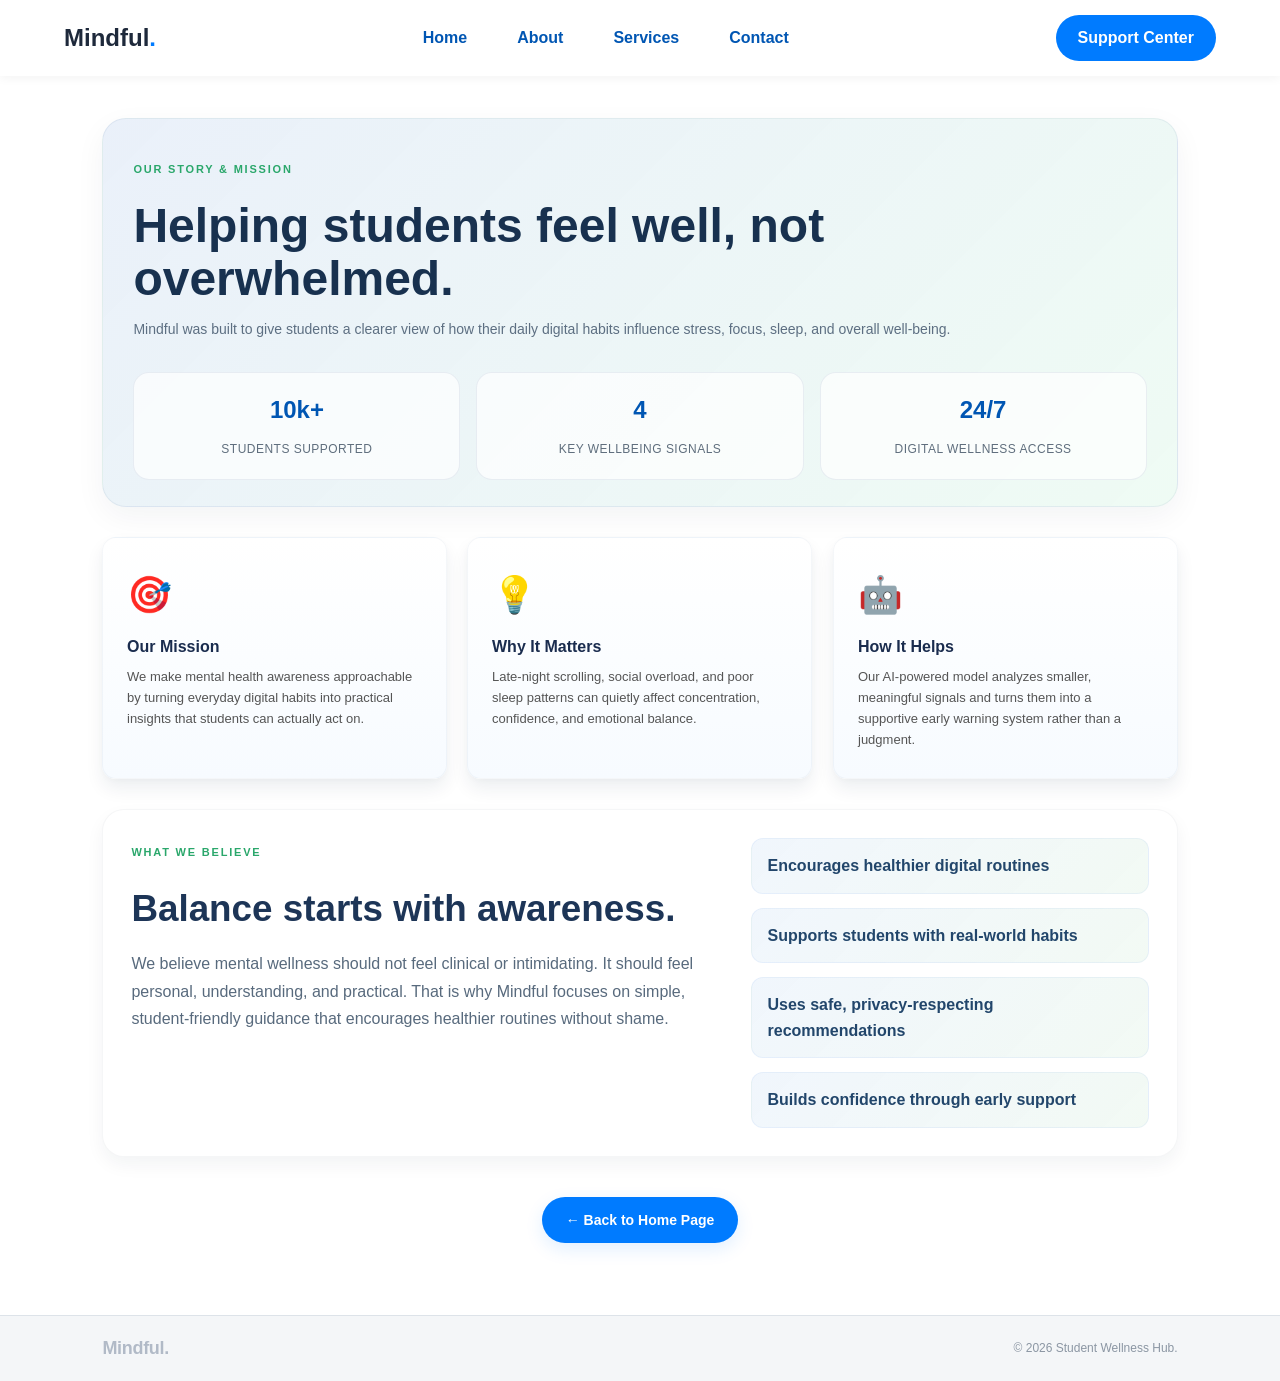
==== about.html @ 071807b5 "Upload full mental wellbeing website project" ====
<!DOCTYPE html>
<html lang="en">
<head>
    <meta charset="UTF-8">
    <meta name="viewport" content="width=device-width, initial-scale=1.0">
    <title>About Us - Mindful</title>
    <link rel="stylesheet" href="style.css">
</head>
<body>

    <!-- NAVBAR -->
    <header class="navbar">
        <div class="logo">Mindful<span class="dot">.</span></div>
        <nav class="nav-links">
            <a href="index.html">Home</a>
            <a href="about.html">About</a>
            <a href="services.html">Services</a>
            <a href="contact.html">Contact</a>
        </nav>
        <a href="support.html" class="nav-btn">Support Center</a>
    </header>

    <!-- PAGE TITLE -->
    <div class="main-body">
        <section class="about-hero">
            <span class="section-subtitle">OUR STORY & MISSION</span>
            <h2>Helping students feel well, not overwhelmed.</h2>
            <p class="section-desc">Mindful was built to give students a clearer view of how their daily digital habits influence stress, focus, sleep, and overall well-being.</p>

            <div class="about-stats">
                <div class="stat-item">
                    <strong>10k+</strong>
                    <span>students supported</span>
                </div>
                <div class="stat-item">
                    <strong>4</strong>
                    <span>key wellbeing signals</span>
                </div>
                <div class="stat-item">
                    <strong>24/7</strong>
                    <span>digital wellness access</span>
                </div>
            </div>
        </section>

        <div class="services-grid about-feature-grid">
            <div class="service-item about-card">
                <div class="icon-box">🎯</div>
                <h3>Our Mission</h3>
                <p>We make mental health awareness approachable by turning everyday digital habits into practical insights that students can actually act on.</p>
            </div>

            <div class="service-item about-card">
                <div class="icon-box">💡</div>
                <h3>Why It Matters</h3>
                <p>Late-night scrolling, social overload, and poor sleep patterns can quietly affect concentration, confidence, and emotional balance.</p>
            </div>

            <div class="service-item about-card">
                <div class="icon-box">🤖</div>
                <h3>How It Helps</h3>
                <p>Our AI-powered model analyzes smaller, meaningful signals and turns them into a supportive early warning system rather than a judgment.</p>
            </div>
        </div>

        <section class="story-panel">
            <div class="story-copy">
                <span class="section-subtitle">WHAT WE BELIEVE</span>
                <h3>Balance starts with awareness.</h3>
                <p>We believe mental wellness should not feel clinical or intimidating. It should feel personal, understanding, and practical. That is why Mindful focuses on simple, student-friendly guidance that encourages healthier routines without shame.</p>
            </div>

            <ul class="story-list">
                <li>Encourages healthier digital routines</li>
                <li>Supports students with real-world habits</li>
                <li>Uses safe, privacy-respecting recommendations</li>
                <li>Builds confidence through early support</li>
            </ul>
        </section>

        <div style="text-align: center; margin: 40px 0 20px;">
            <a href="index.html" class="btn-primary" style="text-decoration: none;">← Back to Home Page</a>
        </div>
    </div>

    <!-- FOOTER -->
    <footer class="final-footer">
        <div class="footer-logo">Mindful<span class="dot">.</span></div>
        <p>&copy; 2026 Student Wellness Hub.</p>
    </footer>

</body>
</html>
---- style.css ----
* {
    margin: 0;
    padding: 0;
    box-sizing: border-box;
}

body {
    font-family: -apple-system, BlinkMacSystemFont, "Segoe UI", Roboto, Oxygen, Ubuntu, sans-serif;
    background-color: var(--white);
    color: #133038;
    line-height: 1.6;
}

:root {
    --primary: #007bff;
    --primary-dark: #0056b3;
    --primary-light: #4a90e2;
    --success: #28a745;
    --warning: #ffc107;
    --white: #ffffff;
}

/* NAVBAR */
.navbar {
    display: flex;
    justify-content: space-between;
    align-items: center;
    padding: 15px 5%;
    background-color: #ffffff;
    box-shadow: 0 2px 10px rgba(0, 0, 0, 0.05);
    width: 100%;
    box-sizing: border-box;
}

.logo {
    font-size: 24px;
    font-weight: 800;
    color: #1e293b;
}

.logo .dot {
    color: var(--primary);
}
/* NAV LINKS */
.nav-links {
    display: flex;
    align-items: center;
    gap: 22px;
}
.nav-links a,
nav a,
nav a:visited {
    color: var(--primary-dark);
    text-decoration: none;
    font-weight: 600;
    font-size: 16px;
    white-space: nowrap;
    padding: 8px 14px;
    border-radius: 999px;
    transition: color 180ms ease, background 220ms cubic-bezier(.2,.8,.2,1), box-shadow 220ms;
    position: relative;
    background: transparent;
    display: inline-block;
}

/* animated underline */
.nav-links a::after {
    content: "";
    position: absolute;
    left: 50%;
    bottom: 6px;
    transform: translateX(-50%) scaleX(0);
    transform-origin: center;
    height: 3px;
    width: 60%;
    background: linear-gradient(90deg, var(--primary), var(--primary-light));
    border-radius: 2px;
    transition: transform 220ms cubic-bezier(.2,.8,.2,1);
}

.nav-links a:hover,
.nav-links a:focus {
    color: var(--white);
    background: linear-gradient(90deg, var(--primary) 0%, var(--primary-light) 100%);
    box-shadow: 0 8px 20px rgba(0,123,255,0.12);
    transform: translateY(-3px);
}

.nav-links a:hover::after,
.nav-links a:focus::after {
    transform: translateX(-50%) scaleX(1);
}

.nav-links a.active {
    background: linear-gradient(90deg, var(--primary), var(--primary-light));
    color: var(--white);
    box-shadow: 0 8px 20px rgba(0,123,255,0.16);
}

.nav-links a:focus-visible {
    outline: 3px solid rgba(0,123,255,0.12);
    outline-offset: 4px;
}

/* nav CTA button */
.nav-btn {
    background-color: var(--primary);
    color: var(--white) !important;
    padding: 10px 22px;
    border-radius: 50px;
    font-weight: bold;
    text-decoration: none;
    white-space: nowrap;
    display: inline-block;
    transition: background-color 0.2s;
}
.nav-btn:hover { background-color: var(--primary-dark); }

/* small entrance animation for nav links */
@keyframes navFadeIn { from { opacity: 0; transform: translateY(-8px);} to { opacity: 1; transform: translateY(0);} }
.nav-links a { animation: navFadeIn .42s ease both; }
.nav-links a:nth-child(1) { animation-delay: .04s; }
.nav-links a:nth-child(2) { animation-delay: .10s; }
.nav-links a:nth-child(3) { animation-delay: .16s; }
.nav-links a:nth-child(4) { animation-delay: .22s; }

/* HERO SECTION */
.hero-container {
    padding: 0 8% 20px 8%;
}

.hero-blue-box {
    position: relative;
    padding: 56px 64px;
    border-radius: 28px;
    color: var(--white);
    overflow: hidden;
    box-shadow: 0 18px 60px rgba(16,24,40,0.12);
    background: linear-gradient(90deg, rgba(0,123,255,0.20), rgba(74,144,226,0.08));
}

.hero-blue-box::before {
    content: "";
    position: absolute;
    inset: 0;
    /* gradient overlay + hero image to restore depth and subtle stripes */
    background-image: linear-gradient(90deg, rgba(0,123,255,0.22), rgba(74,144,226,0.08)), url('https://images.unsplash.com/photo-1505691723518-36a9b34f7d7f?auto=format&fit=crop&w=1600&q=80');
    background-size: cover;
    background-position: center;
    z-index: 0;
}

.hero-blue-box .hero-text-content { position: relative; z-index: 2; }

/* Hero heading styles - stylish font and decoration */
.hero-blue-box .hero-text-content h1,
.hero-blue-box .hero-text-content p {
    color: #000 !important;
}

.hero-blue-box .hero-text-content h1 {
    font-family: 'Poppins', system-ui, -apple-system, 'Segoe UI', Roboto, 'Helvetica Neue', Arial;
    font-weight: 800;
    font-size: clamp(2.1rem, 5vw, 3.6rem);
    line-height: 1.04;
    margin-bottom: 0.6rem;
    letter-spacing: -0.5px;
    position: relative;
    display: inline-block;
    transition: transform 180ms ease, opacity 180ms ease;
}

/* subtle decorative underline */
.hero-blue-box .hero-text-content h1::after {
    content: '';
    position: absolute;
    left: 0;
    bottom: -10px;
    height: 6px;
    width: 100%;
    border-radius: 6px;
    background: linear-gradient(90deg, var(--primary), var(--success));
    opacity: 0.12;
    transition: opacity 180ms ease, transform 180ms ease;
}

.hero-blue-box .hero-text-content h1:hover {
    transform: translateY(-3px);
}

.hero-text-content p {
    font-size: 1rem;
    color: rgba(0,0,0,0.85) !important;
    margin-bottom: 1rem;
}

.circle-cta { display: none; }

.hero-text-content {
    max-width: 650px;
}

.trusted-tag {
    display: inline-block;
    padding: 6px 14px;
    background-color: rgba(40,167,69,0.12);
    color: var(--success);
    border-radius: 50px;
    font-size: 12px;
    font-weight: 600;
    margin-bottom: 20px;
    border: 1px solid rgba(40,167,69,0.14);
}

h1 {
    font-size: 42px;
    font-weight: 800;
    line-height: 1.2;
    margin-bottom: 18px;
    color: var(--primary-dark);
}

.hero-text-content p {
    font-size: 15px;
    color: #385662;
    margin-bottom: 25px;
    line-height: 1.6;
}

.hero-btns {
    display: flex;
    align-items: center;
    gap: 15px;
}

.btn-primary {
    display: inline-block;
    padding: 12px 24px;
    background-color: var(--primary);
    color: var(--white);
    text-decoration: none;
    border-radius: 50px;
    font-size: 14px;
    font-weight: 600;
    box-shadow: 0 6px 18px rgba(0,123,255,0.12);
}

.btn-secondary {
    display: inline-block;
    padding: 12px 20px;
    color: var(--primary-dark);
    text-decoration: none;
    font-size: 14px;
    font-weight: 600;
    background: var(--white);
    border: 1px solid rgba(0,0,0,0.06);
    border-radius: 12px;
}

/* SERVICES GRID */
.main-body {
    padding: 20px 8%;
}

.who-history {
    background: linear-gradient(135deg, rgba(74, 144, 226, 0.08), rgba(40, 167, 69, 0.04));
    border: 1px solid rgba(18, 54, 98, 0.05);
    border-radius: 20px;
    padding: 24px 26px;
    margin: 18px 0 28px;
    box-shadow: 0 10px 22px rgba(17, 38, 65, 0.04);
}

.who-history-copy {
    max-width: 760px;
}

.who-history-copy h3 {
    font-size: clamp(1.8rem, 3vw, 2.5rem);
    color: #1d3557;
    margin: 8px 0 10px;
    letter-spacing: -0.04em;
}

.who-history-copy p {
    color: #586f82;
    line-height: 1.7;
    margin-bottom: 12px;
}

.who-history-copy a {
    display: inline-block;
    text-decoration: none;
    color: var(--primary-dark);
    font-weight: 700;
}

.about-hero {
    background: linear-gradient(135deg, rgba(82, 134, 212, 0.12), rgba(46, 204, 113, 0.08));
    border: 1px solid rgba(58, 90, 135, 0.08);
    border-radius: 24px;
    padding: 36px 30px 26px;
    margin: 22px 0 30px;
    box-shadow: 0 10px 30px rgba(17, 34, 65, 0.05);
}

.about-hero h2 {
    font-size: clamp(2rem, 4vw, 3rem);
    line-height: 1.1;
    margin: 12px 0 12px;
    color: #18314f;
}

.about-stats {
    display: grid;
    grid-template-columns: repeat(auto-fit, minmax(150px, 1fr));
    gap: 16px;
    margin-top: 28px;
}

.stat-item {
    background: rgba(255, 255, 255, 0.7);
    border: 1px solid rgba(20, 60, 110, 0.08);
    border-radius: 16px;
    padding: 18px 16px;
    text-align: center;
}

.stat-item strong {
    display: block;
    font-size: 1.5rem;
    color: var(--primary-dark);
    margin-bottom: 6px;
}

.stat-item span {
    font-size: 12px;
    color: #5f6e7d;
    letter-spacing: 0.04em;
    text-transform: uppercase;
}

.services-grid {
    display: grid;
    grid-template-columns: repeat(auto-fit, minmax(220px, 1fr));
    gap: 20px;
    margin: 30px 0;
}

.about-feature-grid {
    margin-top: 18px;
}

.service-item {
    background: linear-gradient(180deg, #ffffff 0%, #f7fbff 100%);
    padding: 25px;
    border-radius: 14px;
    box-shadow: 0 10px 18px rgba(17, 38, 65, 0.07), 0 2px 8px rgba(17, 38, 65, 0.03);
    text-align: center;
    border: 1px solid rgba(18, 54, 98, 0.04);
    transform: perspective(1000px) rotateX(0deg) rotateY(0deg);
    transition: transform 180ms ease, box-shadow 180ms ease, translate 180ms ease;
}

.service-item:hover {
    transform: translateY(-6px) perspective(1000px) rotateX(1deg) rotateY(-1deg);
    box-shadow: 0 18px 26px rgba(17, 38, 65, 0.10), 0 8px 18px rgba(17, 38, 65, 0.06);
}

.about-card {
    text-align: left;
    padding: 28px 24px;
    border: 1px solid rgba(20, 60, 110, 0.04);
}

.about-card .icon-box {
    font-size: 36px;
    margin-bottom: 10px;
}

.story-panel {
    display: grid;
    grid-template-columns: 1.2fr 0.8fr;
    gap: 22px;
    background: #fff;
    border-radius: 22px;
    padding: 28px;
    box-shadow: 0 8px 18px rgba(15, 35, 62, 0.05);
    border: 1px solid rgba(15, 35, 62, 0.04);
    margin: 10px 0 20px;
}

.story-copy h3 {
    font-size: clamp(1.6rem, 3vw, 2.3rem);
    color: #1d3557;
    margin: 8px 0 12px;
}

.story-copy p {
    color: #586a7d;
    line-height: 1.7;
    margin: 0;
}

.story-list {
    list-style: none;
    padding: 0;
    margin: 0;
    display: grid;
    gap: 14px;
    align-content: center;
}

.story-list li {
    background: linear-gradient(135deg, rgba(74, 144, 226, 0.08), rgba(40, 167, 69, 0.06));
    border-radius: 12px;
    padding: 14px 16px;
    color: #22466b;
    font-weight: 600;
    border: 1px solid rgba(74, 144, 226, 0.08);
}

.icon-box {
    font-size: 30px;
    margin-bottom: 12px;
}

.service-item h3 {
    font-size: 16px;
    font-weight: 700;
    color: #1a2c4e;
    margin-bottom: 8px;
}

.service-item p {
    font-size: 13px;
    color: #777;
    line-height: 1.5;
}

.feature-list {
    font-size: 13px;
    color: #666;
    padding-left: 20px;
    line-height: 1.8;
    margin: 12px 0 0;
}

.about-card p {
    color: #555;
    line-height: 1.6;
    margin-bottom: 0;
}

/* PREDICTOR FORM SECTION */
.form-card {
    background: linear-gradient(180deg, #ffffff 0%, #f5f9ff 100%);
    padding: 40px 42px 34px;
    border-radius: 22px;
    box-shadow: 0 24px 44px rgba(18, 38, 69, 0.10), 0 8px 18px rgba(18, 38, 69, 0.05), inset 0 1px 0 rgba(255,255,255,0.9);
    margin-top: 20px;
    border: 1px solid rgba(25, 57, 97, 0.05);
    transform: perspective(1200px) rotateX(0deg);
    position: relative; /* stacking context for children */
}

.section-subtitle {
    font-size: 11px;
    font-weight: 800;
    letter-spacing: 1.8px;
    color: #2aa76b;
    margin-bottom: 10px;
    display: inline-block;
    text-transform: uppercase;
}

.form-card h2 {
    font-size: clamp(2.2rem, 3vw, 3.2rem);
    font-weight: 900;
    color: #1d3557;
    margin-bottom: 10px;
    line-height: 1.08;
    letter-spacing: -0.04em;
}

.section-desc {
    font-size: 14px;
    color: #5d6f82;
    margin-bottom: 30px;
    line-height: 1.7;
}

.form-grid {
    display: grid;
    grid-template-columns: repeat(auto-fit, minmax(240px, 1fr));
    gap: 15px;
    margin-bottom: 25px;
}

.input-group {
    display: flex;
    flex-direction: column;
}

label {
    font-size: 12px;
    font-weight: 700;
    margin-bottom: 8px;
    color: #3d536b;
    letter-spacing: 0.01em;
}

.input-group {
    position: relative;
}

input, select {
    width: 100%;
    padding: 14px 14px;
    font-size: 13px;
    border: 1px solid rgba(124, 146, 169, 0.38);
    background: linear-gradient(180deg, #f9fbff 0%, #edf4fb 100%);
    border-radius: 12px;
    outline: none;
    color: #2d4054;
    box-shadow: inset 0 2px 5px rgba(17, 38, 65, 0.04), inset 0 -1px 0 rgba(255,255,255,0.7);
    transition: box-shadow 160ms ease, border-color 160ms ease, transform 120ms ease, background 160ms ease;
}

input:hover, select:hover {
    border-color: rgba(74, 144, 226, 0.4);
}

input:focus, select:focus {
    border-color: rgba(0,123,255,0.72);
    background: linear-gradient(180deg, #ffffff 0%, #f2f8ff 100%);
    box-shadow: 0 10px 20px rgba(74, 144, 226, 0.10), inset 0 2px 5px rgba(17, 38, 65, 0.04);
    transform: translateY(-1px);
    outline: none;
}

.submit-btn {
    display: block;
    width: 100%;
    padding: 18px 20px;
    background: linear-gradient(135deg, #0d9bff 0%, #0e7ef2 100%);
    color: var(--white);
    border: none;
    border-radius: 18px;
    font-size: 15px;
    font-weight: 800;
    cursor: pointer;
    box-shadow: 0 18px 28px rgba(14,126,242,0.24), 0 8px 12px rgba(14,126,242,0.15);
    transition: transform 180ms ease, box-shadow 180ms ease, filter 180ms ease;
}

.submit-btn:hover,
.submit-btn:focus {
    background: linear-gradient(135deg, #1fa0ff 0%, #0d7de5 100%);
    color: var(--white);
    box-shadow: 0 22px 34px rgba(14,126,242,0.28), 0 10px 18px rgba(14,126,242,0.16);
    transform: translateY(-3px);
    filter: saturate(1.08);
}

.submit-btn:active {
    background-color: var(--primary-dark);
    color: var(--white);
    border-color: var(--primary-dark);
}

/* RESULT BOX */
.result-box {
    margin-top: 25px;
    padding: 20px;
    background: linear-gradient(180deg, #ffffff 0%, #f4f8fb 100%);
    border-radius: 14px;
    text-align: center;
    box-shadow: 0 18px 30px rgba(17, 38, 65, 0.09), 0 6px 12px rgba(17, 38, 65, 0.05);
    border: 1px solid rgba(18, 54, 98, 0.05);
    position: relative;
    z-index: 999; /* ensure it stays above form content */
}

.result-box h2 {
    font-size: 20px;
    margin-bottom: 10px;
}

.hidden {
    display: none;
}

/* Animation utilities */
@keyframes fadeUp {
    from { opacity: 0; transform: translateY(10px); }
    to { opacity: 1; transform: translateY(0); }
}

@keyframes fadeDown {
    from { opacity: 1; transform: translateY(0); }
    to { opacity: 0; transform: translateY(8px); }
}

@keyframes scaleIn {
    from { opacity: 0; transform: scale(0.98) translateY(6px); }
    to { opacity: 1; transform: scale(1) translateY(0); }
}

.animate-in {
    animation: fadeUp 360ms cubic-bezier(.2,.9,.2,1) both;
    box-shadow: 0 20px 34px rgba(21, 45, 85, 0.08), 0 8px 18px rgba(21, 45, 85, 0.04);
}

.animate-in-fast {
    animation: scaleIn 260ms cubic-bezier(.2,.9,.2,1) both;
    box-shadow: 0 20px 34px rgba(21, 45, 85, 0.08), 0 8px 18px rgba(21, 45, 85, 0.04);
}

.animate-out {
    animation: fadeDown 220ms ease both;
    box-shadow: 0 8px 18px rgba(21, 45, 85, 0.04);
}

/* Stagger helpers for groups */
.stagger-1 { animation-delay: 60ms; }
.stagger-2 { animation-delay: 140ms; }
.stagger-3 { animation-delay: 220ms; }

/* subtle focus/interaction animations */
input, select {
    transition: box-shadow 160ms ease, border-color 160ms ease, transform 120ms ease;
}

input:focus, select:focus {
    box-shadow: 0 6px 18px rgba(74,144,226,0.12);
    transform: translateY(-1px);
    outline: none;
    border-color: var(--primary);
}

/* temporary class to tone down focus glow during quick UI transitions */
.suppress-focus-glow input:focus,
.suppress-focus-glow select:focus {
    box-shadow: 0 4px 8px rgba(74,144,226,0.06) !important;
    transform: none !important;
}

.btn-primary, .btn-secondary, .submit-btn {
    transition: transform 160ms ease, box-shadow 160ms ease;
}

.btn-primary:active, .submit-btn:active {
    transform: translateY(1px) scale(0.998);
}

/* Hero staggered entrance */
.hero-blue-box.animate-ready .trusted-tag { animation: fadeUp 360ms both; }
.hero-blue-box.animate-ready .hero-text-content h1 { animation: fadeUp 420ms cubic-bezier(.2,.9,.2,1) both; }
.hero-blue-box.animate-ready .hero-text-content p { animation: fadeUp 480ms both; }
.hero-blue-box.animate-ready .hero-btns { animation: fadeUp 520ms both; }

/* Form card entrance */
.form-card.animate-in { animation: scaleIn 320ms cubic-bezier(.2,.9,.2,1) both; }

/* Result box micro animation */
.result-box.animate-in { animation: fadeUp 320ms both; }


#restartBtn {
    background-color: #6c757d;
    color: white;
    border: none;
    padding: 10px 20px;
    border-radius: 50px;
    margin-top: 15px;
    cursor: pointer;
}

/* warning badge helper */
.badge-warning {
    display: inline-block;
    padding: 6px 10px;
    background: rgba(255,193,7,0.12);
    color: #8a6d00;
    border-radius: 999px;
    font-size: 12px;
    font-weight: 700;
}

/* FOOTER */
.final-footer {
    display: flex;
    justify-content: space-between;
    align-items: center;
    padding: 18px 8%;
    background: #f4f6f8;
    margin-top: 32px;
    border-top: 1px solid rgba(130, 150, 170, 0.2);
    min-height: 62px;
}

.footer-logo {
    font-size: 18px;
    font-weight: 700;
    letter-spacing: -0.3px;
    color: #b1bac7;
}

.footer-logo .dot {
    color: #b1bac7;
}

.final-footer p {
    font-size: 12px;
    color: #8b96a3;
    margin: 0;
    line-height: 1.4;
}

/* CONTACT PAGE  */
.contact-hero {
    background: linear-gradient(180deg, rgba(167,204,240,0.12), rgba(212,232,250,0.06));
    padding: 36px 8%;
    border-radius: 14px;
    margin-bottom: 22px;
    display: flex;
    gap: 18px;
    align-items: center;
}
.contact-avatar {
    width: 72px;
    height: 72px;
    border-radius: 50%;
    display: flex;
    align-items: center;
    justify-content: center;
    background: linear-gradient(135deg,#fff,#e6f0fb);
    box-shadow: 0 6px 18px rgba(30,44,75,0.06);
    font-size: 34px;
}
.contact-hero .hero-text {
    max-width: 780px;
}
.contact-hero h2 {
    margin: 0 0 6px 0;
    font-size: 24px;
}
.contact-hero p {
    margin: 0;
    color: #465a78;
}

.contact-grid {
    display: grid;
    grid-template-columns: repeat(auto-fit, minmax(320px, 1fr));
    gap: 20px;
    align-items: start;
    justify-items: center;
}

.contact-info {
    background: linear-gradient(180deg,#ffffff,#fbfdff);
    padding: 26px;
    border-radius: 12px;
    box-shadow: 0 6px 20px rgba(30,44,75,0.04);
}

.contact-info h3 {
    margin-top: 0;
}

.contact-note {
    font-size: 13px;
    color: #58677f;
    margin-top: 12px;
}

.contact-form input,
.contact-form textarea {
    padding: 12px;
    border-radius: 10px;
    border: 1px solid #e6eef8;
    background: #fff;
}

.contact-form label {
    font-size: 13px;
    margin-bottom: 6px;
    color: #344154;
}

.contact-form .helper {
    font-size: 12px;
    color: #7a8aa3;
    margin-top: 6px;
}

.contact-form .btn-primary {
    padding: 12px 18px;
    border-radius: 12px;
}

@media (max-width: 880px) {
    .contact-grid { grid-template-columns: 1fr; }
    .contact-hero { flex-direction: column; align-items: flex-start; }
}
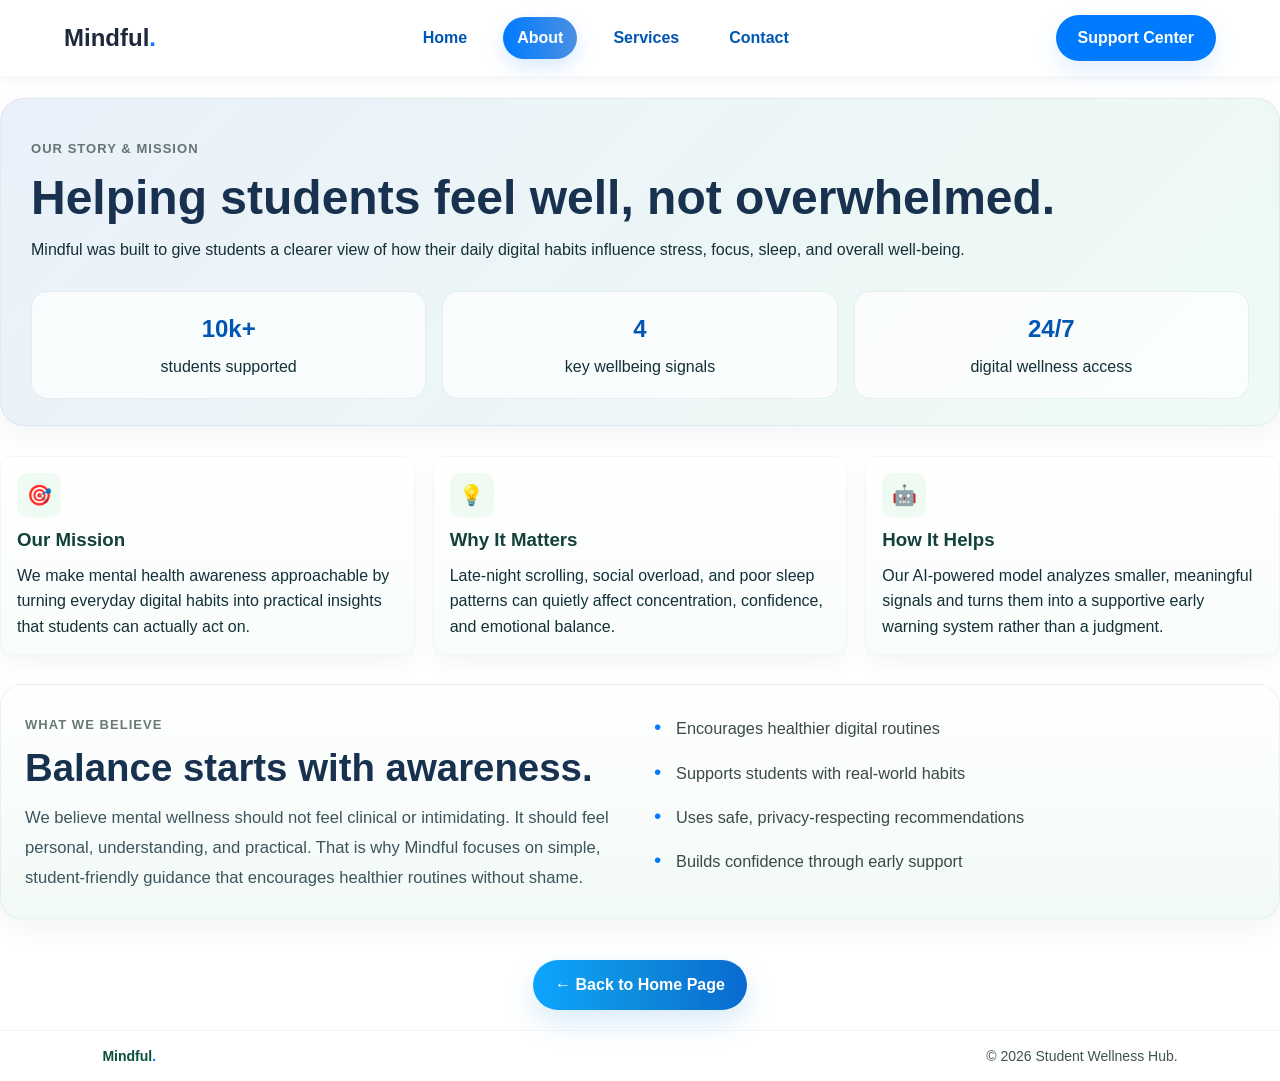
==== commit 873b2ea0: "Updated navbar design and added page styles" ====
--- a/about.html
+++ b/about.html
@@ -4,7 +4,8 @@
     <meta charset="UTF-8">
     <meta name="viewport" content="width=device-width, initial-scale=1.0">
     <title>About Us - Mindful</title>
-    <link rel="stylesheet" href="style.css">
+    <link href="https://fonts.googleapis.com/css2?family=Archivo:wght@700;800;900&display=swap" rel="stylesheet">
+    <link rel="stylesheet" href="about.css">
 </head>
 <body>
 
@@ -13,7 +14,7 @@
         <div class="logo">Mindful<span class="dot">.</span></div>
         <nav class="nav-links">
             <a href="index.html">Home</a>
-            <a href="about.html">About</a>
+            <a href="about.html" class="active">About</a>
             <a href="services.html">Services</a>
             <a href="contact.html">Contact</a>
         </nav>
--- a/about.css
+++ b/about.css
@@ -0,0 +1,368 @@
+* {
+    margin: 0;
+    padding: 0;
+    box-sizing: border-box;
+}
+
+body {
+    font-family: -apple-system, BlinkMacSystemFont, "Segoe UI", Roboto, Oxygen, Ubuntu, sans-serif;
+    background-color: var(--white);
+    color: #133038;
+    line-height: 1.6;
+}
+
+:root {
+    --primary: #007bff;
+    --primary-dark: #0056b3;
+    --primary-light: #4a90e2;
+    --success: #28a745;
+    --warning: #ffc107;
+    --white: #ffffff;
+}
+
+/* NAVBAR */
+.navbar {
+    display: flex;
+    justify-content: space-between;
+    align-items: center;
+    padding: 15px 5%;
+    background: rgba(255,255,255,0.9);
+    box-shadow: 0 2px 12px rgba(14, 30, 36, 0.06);
+    position: sticky;
+    top: 0;
+    z-index: 20;
+    width: 100%;
+    box-sizing: border-box;
+    backdrop-filter: blur(12px);
+}
+
+.logo {
+    font-size: 24px;
+    font-weight: 800;
+    color: #1e293b;
+}
+
+.logo .dot {
+    color: var(--primary);
+}
+
+.nav-links {
+    display: flex;
+    align-items: center;
+    gap: 22px;
+}
+
+.nav-links a,
+.nav-btn,
+nav a,
+nav a:visited {
+    color: var(--primary-dark);
+    text-decoration: none;
+    font-weight: 600;
+    font-size: 16px;
+    white-space: nowrap;
+    padding: 8px 14px;
+    border-radius: 999px;
+    transition: color 180ms ease, background 220ms cubic-bezier(.2,.8,.2,1), box-shadow 220ms, transform 200ms ease;
+    position: relative;
+    background: transparent;
+    display: inline-block;
+}
+
+.nav-links a::after {
+    content: "";
+    position: absolute;
+    left: 50%;
+    bottom: 6px;
+    transform: translateX(-50%) scaleX(0);
+    transform-origin: center;
+    height: 3px;
+    width: 60%;
+    background: linear-gradient(90deg, var(--primary), var(--primary-light));
+    border-radius: 2px;
+    transition: transform 220ms cubic-bezier(.2,.8,.2,1);
+}
+
+.nav-links a:hover,
+.nav-links a:focus,
+.nav-btn:hover,
+.nav-btn:focus {
+    color: var(--white);
+    background: linear-gradient(90deg, var(--primary) 0%, var(--primary-light) 100%);
+    box-shadow: 0 8px 20px rgba(0,123,255,0.12);
+    transform: translateY(-3px);
+}
+
+.nav-links a:hover::after,
+.nav-links a:focus::after {
+    transform: translateX(-50%) scaleX(1);
+}
+
+.nav-links a.active,
+.nav-btn.active {
+    background: linear-gradient(90deg, var(--primary), var(--primary-light));
+    color: var(--white);
+    box-shadow: 0 8px 20px rgba(0,123,255,0.16);
+}
+
+.nav-links a:focus-visible,
+.nav-btn:focus-visible {
+    outline: 3px solid rgba(0,123,255,0.12);
+    outline-offset: 4px;
+}
+
+.nav-links a {
+    animation: navFadeIn .42s ease both;
+}
+
+.nav-links a:nth-child(1) { animation-delay: .04s; }
+.nav-links a:nth-child(2) { animation-delay: .10s; }
+.nav-links a:nth-child(3) { animation-delay: .16s; }
+.nav-links a:nth-child(4) { animation-delay: .22s; }
+
+@keyframes navFadeIn {
+    from {
+        opacity: 0;
+        transform: translateY(-8px);
+    }
+    to {
+        opacity: 1;
+        transform: translateY(0);
+    }
+}
+
+.nav-btn {
+    background-color: var(--primary);
+    color: var(--white) !important;
+    padding: 10px 22px;
+    border-radius: 50px;
+    box-shadow: 0 10px 25px rgba(0,123,255,0.12);
+}
+
+/* HERO + ABOUT LAYOUT */
+.section-subtitle {
+    display: inline-block;
+    font-size: 13px;
+    color: rgba(6,34,27,0.6);
+    font-weight: 700;
+    letter-spacing: 0.08em;
+    text-transform: uppercase;
+}
+
+.about-hero {
+    background: linear-gradient(135deg, rgba(82, 134, 212, 0.12), rgba(46, 204, 113, 0.08));
+    border: 1px solid rgba(58, 90, 135, 0.08);
+    border-radius: 24px;
+    padding: 36px 30px 26px;
+    margin: 22px 0 30px;
+    box-shadow: 0 10px 30px rgba(17, 34, 65, 0.05);
+}
+
+.about-hero h2 {
+    font-size: clamp(2rem, 4vw, 3rem);
+    line-height: 1.1;
+    margin: 12px 0 12px;
+    color: #18314f;
+}
+
+.about-stats {
+    display: grid;
+    grid-template-columns: repeat(auto-fit, minmax(150px, 1fr));
+    gap: 16px;
+    margin-top: 28px;
+}
+
+.stat-item {
+    background: rgba(255, 255, 255, 0.7);
+    border: 1px solid rgba(20, 60, 110, 0.08);
+    border-radius: 16px;
+    padding: 18px 16px;
+    text-align: center;
+}
+
+.stat-item strong {
+    display: block;
+    font-size: 1.5rem;
+    color: var(--primary-dark);
+    margin-bottom: 6px;
+}
+
+.services-grid, .about-feature-grid {
+    display: grid;
+    grid-template-columns: repeat(auto-fit, minmax(240px, 1fr));
+    gap: 18px;
+    margin: 18px 0 28px;
+}
+
+@keyframes cardFadeUp {
+    from {
+        opacity: 0;
+        transform: translateY(18px);
+    }
+    to {
+        opacity: 1;
+        transform: translateY(0);
+    }
+}
+
+.service-item {
+    background: linear-gradient(180deg, rgba(255,255,255,0.98), rgba(248,253,250,0.98));
+    border-radius: 14px;
+    padding: 16px;
+    box-shadow: 0 8px 20px rgba(12,30,24,0.04);
+    border: 1px solid rgba(12,30,24,0.04);
+    animation: cardFadeUp 0.6s ease both;
+    transition: transform 0.25s ease, box-shadow 0.25s ease, border-color 0.25s ease;
+}
+
+.service-item:hover {
+    transform: translateY(-6px);
+    box-shadow: 0 16px 28px rgba(12,30,24,0.08);
+    border-color: rgba(10, 122, 78, 0.12);
+}
+
+.service-item:nth-child(2) { animation-delay: 0.08s; }
+.service-item:nth-child(3) { animation-delay: 0.16s; }
+.service-item:nth-child(4) { animation-delay: 0.24s; }
+
+.about-card h3 { margin-top: 8px; margin-bottom: 8px; color: #13403b; }
+
+.icon-box {
+    width: 44px;
+    height: 44px;
+    display:inline-flex;
+    align-items:center;
+    justify-content:center;
+    border-radius:10px;
+    background: rgba(237,250,241,0.9);
+    font-size:20px;
+}
+
+.story-panel {
+    display: flex;
+    gap: 28px;
+    align-items: flex-start;
+    margin: 18px 0 28px;
+    background: linear-gradient(180deg, rgba(255,255,255,0.78), rgba(240,249,246,0.9));
+    border: 1px solid rgba(18, 54, 98, 0.06);
+    border-radius: 22px;
+    padding: 26px 24px;
+    box-shadow: 0 12px 26px rgba(17, 38, 65, 0.04), inset 0 1px 0 rgba(255,255,255,0.7);
+    animation: cardFadeUp 0.7s ease both;
+    transition: transform 0.28s ease, box-shadow 0.28s ease;
+}
+
+.story-panel:hover {
+    transform: translateY(-4px);
+    box-shadow: 0 18px 36px rgba(17, 38, 65, 0.07), inset 0 1px 0 rgba(255,255,255,0.7);
+}
+
+.story-copy {
+    max-width: 720px;
+    flex: 1;
+}
+
+.story-copy h3 {
+    font-size: clamp(2rem, 3vw, 2.6rem);
+    margin: 10px 0 14px;
+    color: #18314f;
+    line-height: 1.1;
+    animation: headerFloat 0.9s ease both;
+}
+
+.story-copy p {
+    font-size: 1.04rem;
+    line-height: 1.8;
+    color: rgba(19, 48, 56, 0.82);
+}
+
+.story-list {
+    list-style: none;
+    margin: 0;
+    padding: 0;
+    color: rgba(10,30,22,0.8);
+    line-height: 2.1;
+    flex: 1;
+    font-size: 1.02rem;
+}
+
+.story-list li {
+    position: relative;
+    padding-left: 22px;
+    margin-bottom: 10px;
+    opacity: 0;
+    animation: listReveal 0.5s ease forwards;
+}
+
+.story-list li:nth-child(1) { animation-delay: 0.1s; }
+.story-list li:nth-child(2) { animation-delay: 0.18s; }
+.story-list li:nth-child(3) { animation-delay: 0.26s; }
+.story-list li:nth-child(4) { animation-delay: 0.34s; }
+
+.story-list li::before {
+    content: "•";
+    position: absolute;
+    left: 0;
+    top: 0;
+    color: var(--primary);
+    font-size: 1.3rem;
+    line-height: 1.5;
+    animation: dotPulse 1.8s ease-in-out infinite;
+}
+
+@keyframes headerFloat {
+    from { opacity: 0; transform: translateY(10px); }
+    to { opacity: 1; transform: translateY(0); }
+}
+
+@keyframes listReveal {
+    from { opacity: 0; transform: translateX(10px); }
+    to { opacity: 1; transform: translateX(0); }
+}
+
+@keyframes dotPulse {
+    0%, 100% { transform: scale(1); opacity: 0.8; }
+    50% { transform: scale(1.2); opacity: 1; }
+}
+
+.btn-primary {
+    display: inline-block;
+    padding: 12px 22px;
+    background: linear-gradient(90deg, #0ea5ff 0%, #0d8bdb 50%, #0a6ad1 100%);
+    color: #fff;
+    border-radius: 999px;
+    font-weight: 800;
+    text-decoration: none;
+    box-shadow: 0 12px 30px rgba(13,123,210,0.16);
+    transition: transform 0.2s ease, box-shadow 0.2s ease;
+}
+
+.btn-primary:hover {
+    transform: translateY(-2px);
+    box-shadow: 0 16px 36px rgba(13,123,210,0.22);
+}
+
+@media (max-width: 900px) {
+    .story-panel { flex-direction: column; }
+    .services-grid { grid-template-columns: 1fr; }
+}
+
+
+/* FOOTER */
+.final-footer {
+    display: flex;
+    justify-content: space-between;
+    align-items: center;
+    padding: 14px 8%;
+    color: rgba(6, 34, 27, 0.86);
+    font-size: 14px;
+    background: transparent;
+    border-top: 1px solid rgba(10,30,24,0.04);
+}
+.footer-logo { font-weight: 800; color: #0b4f3f; }
+.footer-logo .dot { color: var(--primary); }
+.final-footer p { margin: 0; opacity: 0.9; }
+
+@media (max-width: 700px) {
+    .final-footer { flex-direction: column; gap: 8px; text-align: center; }
+}
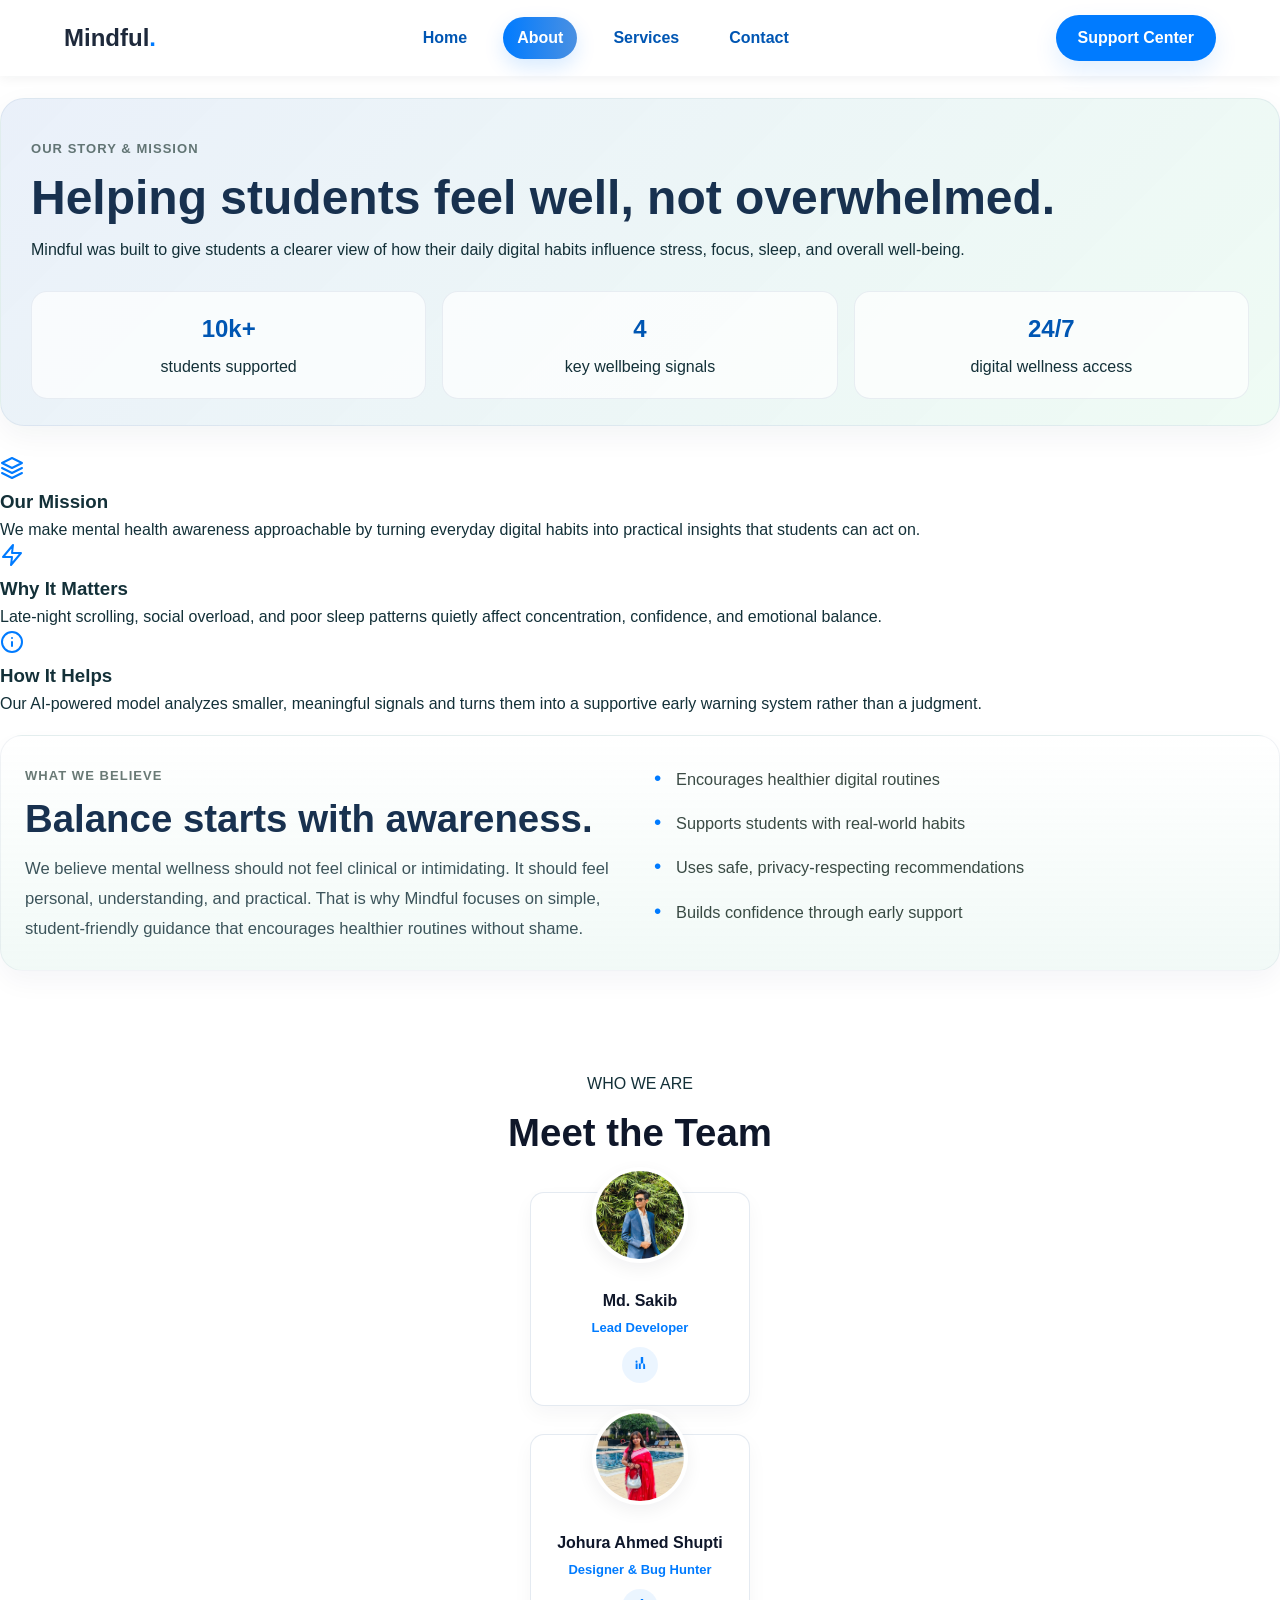
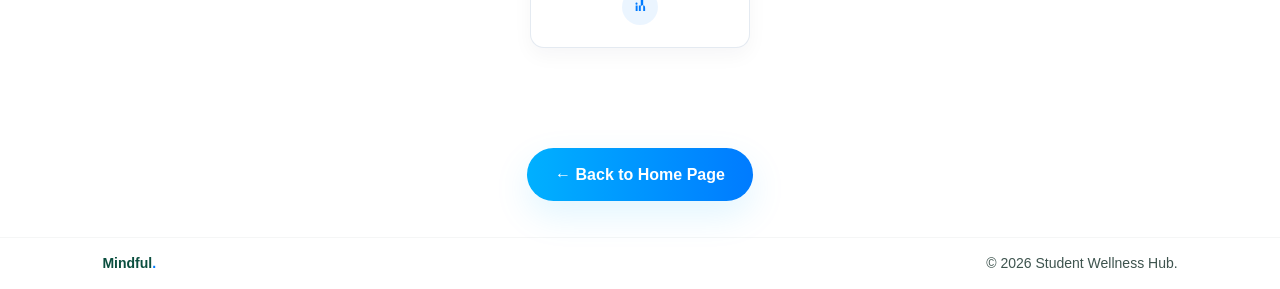
==== commit d00cf897: "Updated about page design" ====
--- a/about.html
+++ b/about.html
@@ -44,25 +44,38 @@
             </div>
         </section>
 
-        <div class="services-grid about-feature-grid">
-            <div class="service-item about-card">
-                <div class="icon-box">🎯</div>
+        <section class="about-grid-section">
+            <div class="info-card">
+                <div class="card-icon">
+                    <svg width="24" height="24" viewBox="0 0 24 24" fill="none" stroke="#007bff" stroke-width="2" stroke-linecap="round" stroke-linejoin="round" aria-hidden="true">
+                        <path d="M12 2L2 7l10 5 10-5-10-5zM2 17l10 5 10-5M2 12l10 5 10-5"/>
+                    </svg>
+                </div>
                 <h3>Our Mission</h3>
-                <p>We make mental health awareness approachable by turning everyday digital habits into practical insights that students can actually act on.</p>
+                <p>We make mental health awareness approachable by turning everyday digital habits into practical insights that students can act on.</p>
             </div>
 
-            <div class="service-item about-card">
-                <div class="icon-box">💡</div>
+            <div class="info-card">
+                <div class="card-icon">
+                    <svg width="24" height="24" viewBox="0 0 24 24" fill="none" stroke="#007bff" stroke-width="2" stroke-linecap="round" stroke-linejoin="round" aria-hidden="true">
+                        <path d="M13 2L3 14h9l-1 8 10-12h-9l1-8z"/>
+                    </svg>
+                </div>
                 <h3>Why It Matters</h3>
-                <p>Late-night scrolling, social overload, and poor sleep patterns can quietly affect concentration, confidence, and emotional balance.</p>
+                <p>Late-night scrolling, social overload, and poor sleep patterns quietly affect concentration, confidence, and emotional balance.</p>
             </div>
 
-            <div class="service-item about-card">
-                <div class="icon-box">🤖</div>
+            <div class="info-card">
+                <div class="card-icon">
+                    <svg width="24" height="24" viewBox="0 0 24 24" fill="none" stroke="#007bff" stroke-width="2" stroke-linecap="round" stroke-linejoin="round" aria-hidden="true">
+                        <circle cx="12" cy="12" r="10"/>
+                        <path d="M12 16v-4M12 8h.01"/>
+                    </svg>
+                </div>
                 <h3>How It Helps</h3>
                 <p>Our AI-powered model analyzes smaller, meaningful signals and turns them into a supportive early warning system rather than a judgment.</p>
             </div>
-        </div>
+        </section>
 
         <section class="story-panel">
             <div class="story-copy">
@@ -79,8 +92,44 @@
             </ul>
         </section>
 
-        <div style="text-align: center; margin: 40px 0 20px;">
-            <a href="index.html" class="btn-primary" style="text-decoration: none;">← Back to Home Page</a>
+        <section class="team-section">
+            <span class="section-tag">WHO WE ARE</span>
+            <h2>Meet the Team</h2>
+            <div class="team-grid">
+                <div class="team-card">
+                    <div class="team-avatar">
+                        <img src="photo_6057490504573718811_y.jpg" alt="Md. Sakib">
+                    </div>
+                    <h4>Md. Sakib</h4>
+                    <p class="team-role">Lead Developer</p>
+                    <div class="team-social">
+                        <a href="https://www.linkedin.com" class="linkedin-link" aria-label="Md. Sakib LinkedIn profile" target="_blank" rel="noopener noreferrer">
+                            <svg viewBox="0 0 24 24" aria-hidden="true">
+                                <path d="M6.94 8.5A1.56 1.56 0 1 1 6.94 5.4a1.56 1.56 0 0 1 0 3.1ZM5.5 9.8h2.9V18H5.5V9.8Zm5.1 0h2.78v1.13h.04c.39-.73 1.34-1.5 2.76-1.5 2.95 0 3.5 1.94 3.5 4.46V18h-2.9v-16.7c0-1.2-.02-2.74-1.67-2.74-1.68 0-1.94 1.31-1.94 2.65V18h-2.9V9.8Z"/>
+                            </svg>
+                        </a>
+                    </div>
+                </div>
+
+                <div class="team-card">
+                    <div class="team-avatar">
+                        <img src="photo_6057490504573718812_y.jpg" alt="Johura Ahmed Shupti">
+                    </div>
+                    <h4>Johura Ahmed Shupti</h4>
+                    <p class="team-role">Designer & Bug Hunter</p>
+                    <div class="team-social">
+                        <a href="https://www.linkedin.com" class="linkedin-link" aria-label="Johura Ahmed Shupti LinkedIn profile" target="_blank" rel="noopener noreferrer">
+                            <svg viewBox="0 0 24 24" aria-hidden="true">
+                                <path d="M6.94 8.5A1.56 1.56 0 1 1 6.94 5.4a1.56 1.56 0 0 1 0 3.1ZM5.5 9.8h2.9V18H5.5V9.8Zm5.1 0h2.78v1.13h.04c.39-.73 1.34-1.5 2.76-1.5 2.95 0 3.5 1.94 3.5 4.46V18h-2.9v-16.7c0-1.2-.02-2.74-1.67-2.74-1.68 0-1.94 1.31-1.94 2.65V18h-2.9V9.8Z"/>
+                            </svg>
+                        </a>
+                    </div>
+                </div>
+            </div>
+        </section>
+
+        <div class="about-cta">
+            <a href="index.html" class="btn-secondary">← Back to Home Page</a>
         </div>
     </div>
 
--- a/about.css
+++ b/about.css
@@ -212,13 +212,18 @@
     box-shadow: 0 8px 20px rgba(12,30,24,0.04);
     border: 1px solid rgba(12,30,24,0.04);
     animation: cardFadeUp 0.6s ease both;
-    transition: transform 0.25s ease, box-shadow 0.25s ease, border-color 0.25s ease;
+    will-change: transform, box-shadow, opacity;
+    backface-visibility: hidden;
+    transform: translateY(0) translateZ(0);
+    transition: transform 340ms cubic-bezier(.22,.9,.29,1), box-shadow 340ms cubic-bezier(.22,.9,.29,1), border-color 340ms ease;
 }
 
 .service-item:hover {
-    transform: translateY(-6px);
-    box-shadow: 0 16px 28px rgba(12,30,24,0.08);
-    border-color: rgba(10, 122, 78, 0.12);
+    transform: translateY(-6px) translateZ(0);
+    box-shadow: 0 16px 30px rgba(12,30,24,0.09);
+    border-color: rgba(10, 122, 78, 0.14);
+    z-index: 6;
+    animation-play-state: paused;
 }
 
 .service-item:nth-child(2) { animation-delay: 0.08s; }
@@ -325,6 +330,81 @@
     50% { transform: scale(1.2); opacity: 1; }
 }
 
+/* TEAM SECTION */
+.team-section {
+    max-width: 1100px;
+    margin: 60px auto;
+    padding: 40px 20px;
+    text-align: center;
+}
+
+.team-section h2 {
+    font-size: clamp(1.6rem, 3vw, 2.4rem);
+    margin: 6px 0 6px;
+    color: #0f172a;
+}
+
+.team-grid {
+    display: grid;
+    grid-template-columns: repeat(minmax(220px, 1fr));
+    gap: 28px;
+    align-items: start;
+    margin-top: 28px;
+}
+
+.team-card {
+    background: #ffffff;
+    border: 1px solid rgba(226,232,240,0.9);
+    padding: 22px 18px;
+    border-radius: 14px;
+    width: 220px;
+    margin: 0 auto;
+    box-shadow: 0 8px 20px rgba(15,23,42,0.04);
+    text-align: center;
+}
+
+.team-avatar img {
+    width: 96px;
+    height: 96px;
+    border-radius: 50%;
+    margin: -48px auto 12px auto;
+    object-fit: cover;
+    border: 4px solid #fff;
+    box-shadow: 0 6px 18px rgba(15,23,42,0.06);
+    background: #fff;
+}
+
+.team-card h4 { margin: 6px 0 4px 0; color: #0f172a; }
+.team-role { font-size: 13px; color: var(--primary); font-weight: 600; margin-bottom: 8px; }
+
+.team-social { margin-top: 6px; }
+.linkedin-link { display:inline-flex; align-items:center; justify-content:center; width:36px; height:36px; border-radius:50%; background: rgba(0,123,255,0.08); color: var(--primary); text-decoration:none; }
+.linkedin-link svg { width:16px; height:16px; fill:currentColor; }
+
+/* ABOUT PAGE CTA (Back to Home) */
+.about-cta {
+    text-align: center;
+    margin: 48px 0 36px;
+}
+
+.about-cta .btn-secondary {
+    display: inline-block;
+    padding: 14px 28px;
+    border-radius: 999px;
+    font-weight: 800;
+    text-decoration: none;
+    color: #fff;
+    background: linear-gradient(90deg, #00b0ff 0%, #007bff 100%);
+    box-shadow: 0 14px 36px rgba(0,176,255,0.12);
+    border: none;
+}
+
+.about-cta .btn-secondary:hover {
+    transform: translateY(-2px);
+    box-shadow: 0 20px 48px rgba(0,176,255,0.18);
+}
+
+
 .btn-primary {
     display: inline-block;
     padding: 12px 22px;
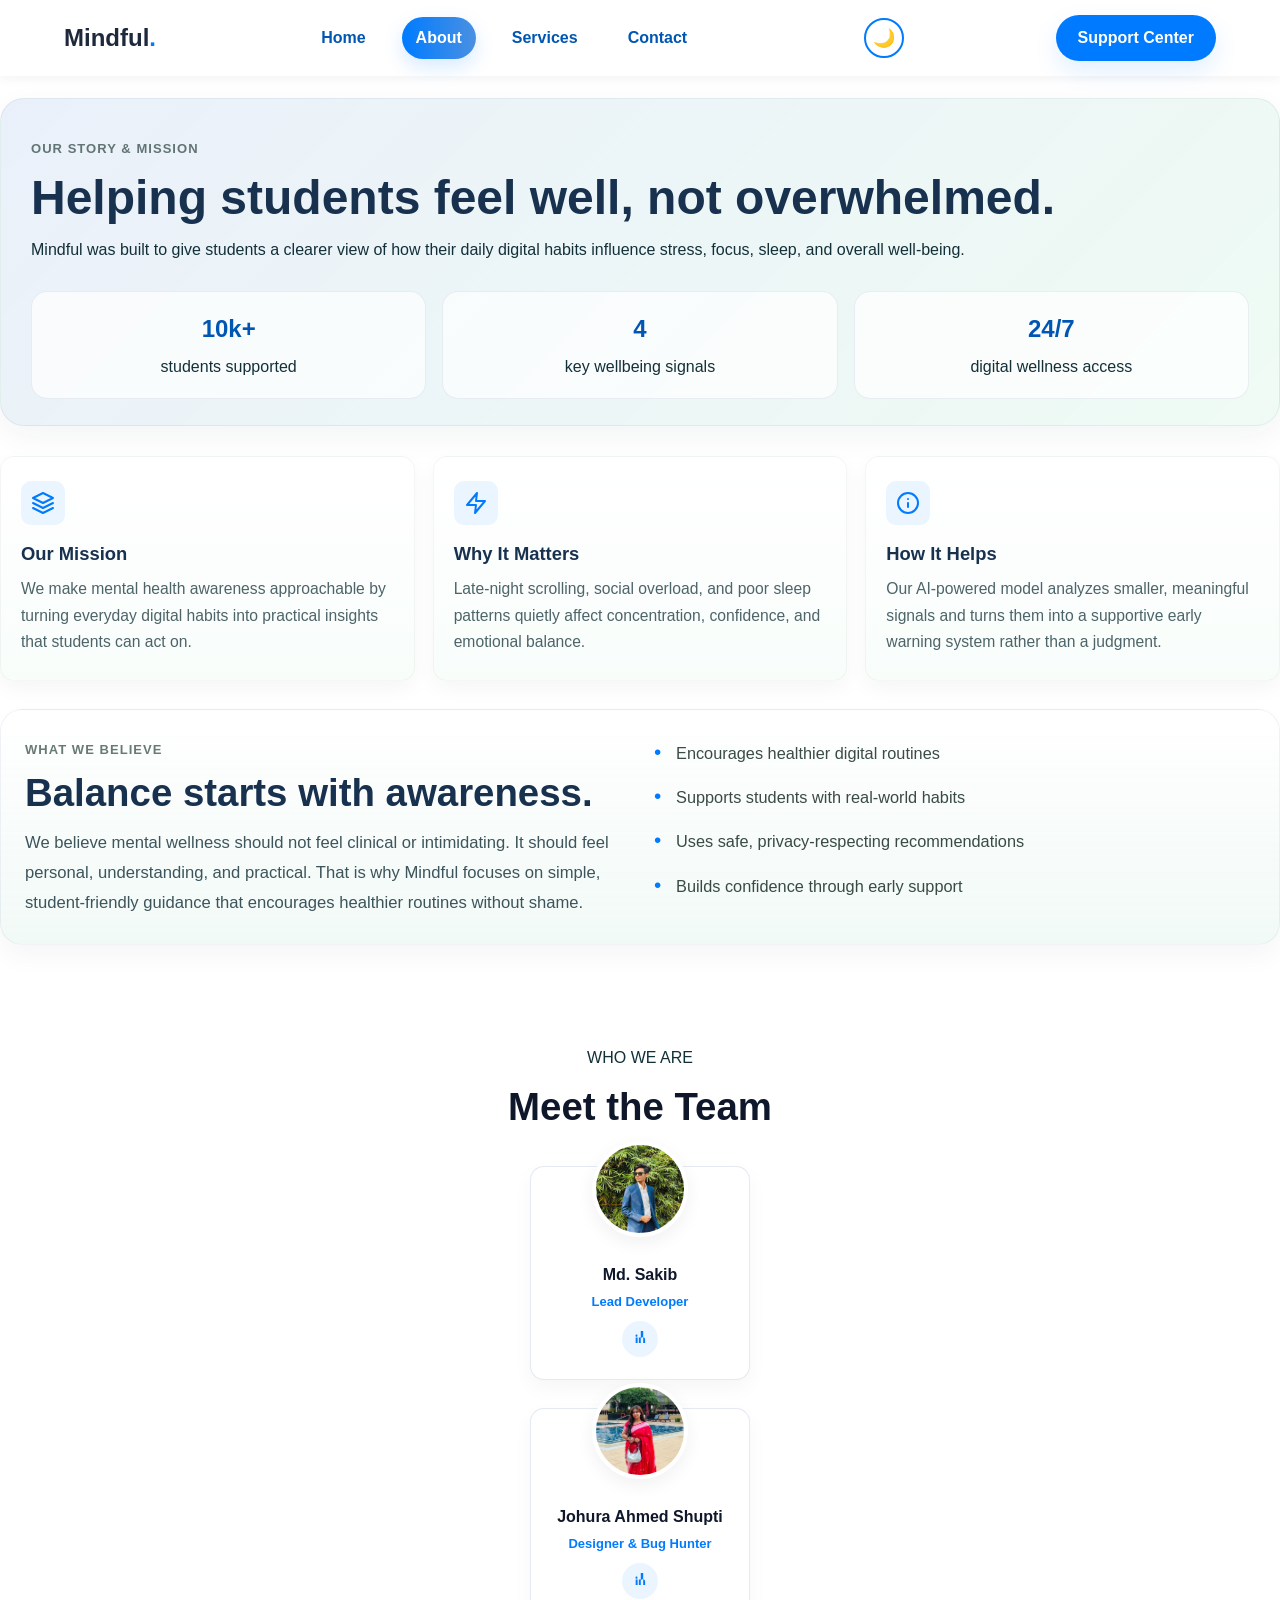
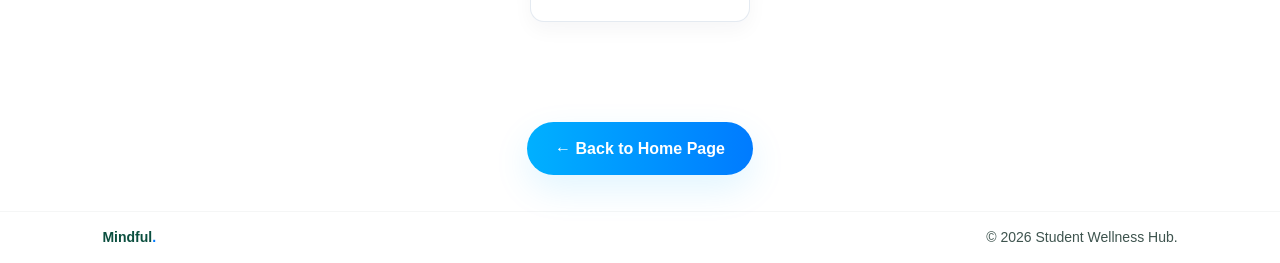
==== commit fb749593: "Add dark mode toggle, fix layout spacing, add PWA support" ====
--- a/about.html
+++ b/about.html
@@ -6,6 +6,8 @@
     <title>About Us - Mindful</title>
     <link href="https://fonts.googleapis.com/css2?family=Archivo:wght@700;800;900&display=swap" rel="stylesheet">
     <link rel="stylesheet" href="about.css">
+    <link rel="stylesheet" href="darkmode.css">
+    <script src="darkmode.js" defer></script>
 </head>
 <body>
 
@@ -18,6 +20,7 @@
             <a href="services.html">Services</a>
             <a href="contact.html">Contact</a>
         </nav>
+        <button id="themeToggleBtn" class="theme-toggle-btn" aria-label="Toggle dark mode">🌙</button>
         <a href="support.html" class="nav-btn">Support Center</a>
     </header>
 
--- a/about.css
+++ b/about.css
@@ -187,6 +187,59 @@
     margin-bottom: 6px;
 }
 
+.about-grid-section {
+    display: grid;
+    grid-template-columns: repeat(auto-fit, minmax(240px, 1fr));
+    gap: 18px;
+    margin: 18px 0 28px;
+}
+
+.info-card {
+    background: linear-gradient(180deg, rgba(255,255,255,0.98), rgba(248,253,250,0.98));
+    border-radius: 14px;
+    padding: 24px 20px;
+    box-shadow: 0 8px 20px rgba(12,30,24,0.04);
+    border: 1px solid rgba(12,30,24,0.04);
+    animation: cardFadeUp 0.6s ease both;
+    transition: transform 340ms cubic-bezier(.22,.9,.29,1), box-shadow 340ms cubic-bezier(.22,.9,.29,1), border-color 340ms ease;
+}
+
+.info-card:hover {
+    transform: translateY(-6px);
+    box-shadow: 0 16px 30px rgba(12,30,24,0.09);
+    border-color: rgba(0,123,255,0.14);
+}
+
+.info-card:nth-child(2) { animation-delay: 0.08s; }
+.info-card:nth-child(3) { animation-delay: 0.16s; }
+
+.card-icon {
+    width: 44px;
+    height: 44px;
+    display: inline-flex;
+    align-items: center;
+    justify-content: center;
+    border-radius: 10px;
+    background: rgba(0,123,255,0.08);
+    margin-bottom: 14px;
+}
+
+.info-card h3 {
+    margin-bottom: 8px;
+    color: #18314f;
+    font-size: 1.15rem;
+}
+
+.info-card p {
+    color: rgba(19, 48, 56, 0.75);
+    font-size: 0.98rem;
+    line-height: 1.7;
+}
+
+@media (max-width: 900px) {
+    .about-grid-section { grid-template-columns: 1fr; }
+}
+
 .services-grid, .about-feature-grid {
     display: grid;
     grid-template-columns: repeat(auto-fit, minmax(240px, 1fr));
--- a/darkmode.css
+++ b/darkmode.css
@@ -0,0 +1,214 @@
+
+Darkmode · CSS
+/* ============================================
+   DARK MODE — add this file to every page
+   Works by adding/removing class "dark-mode" on <body>
+   ============================================ */
+ 
+html.dark-mode,
+body.dark-mode {
+    background-color: #0f172a !important;
+    color: #e2e8f0 !important;
+}
+
+body.dark-mode .main-body,
+body.dark-mode .hero-container {
+    background-color: #0f172a !important;
+}
+ 
+/* ===== NAVBAR ===== */
+body.dark-mode .navbar {
+    background-color: #0f172a;
+    box-shadow: 0 2px 12px rgba(0, 0, 0, 0.4);
+}
+ 
+body.dark-mode .logo {
+    color: #e2e8f0;
+}
+ 
+body.dark-mode .nav-links a,
+body.dark-mode nav a {
+    color: #93c5fd;
+}
+ 
+/* ===== HEADINGS (general) ===== */
+body.dark-mode h1,
+body.dark-mode h2,
+body.dark-mode h3,
+body.dark-mode h4 {
+    color: #f1f5f9;
+}
+ 
+body.dark-mode .section-subtitle,
+body.dark-mode .section-desc {
+    color: rgba(226, 232, 240, 0.7);
+}
+ 
+/* ===== HERO BOX (index, services, contact, about) ===== */
+body.dark-mode .hero-blue-box {
+    background:
+        linear-gradient(90deg, rgba(30, 58, 95, 0.55) 0%, rgba(20, 60, 45, 0.45) 30%, rgba(15, 23, 42, 0.6) 100%),
+        url('https://images.unsplash.com/photo-1506744038136-46273834b3fb?auto=format&fit=crop&w=1600&q=80') center/cover no-repeat;
+    border-color: rgba(255, 255, 255, 0.08);
+}
+ 
+body.dark-mode .hero-blue-box .hero-text-content h1,
+body.dark-mode .hero-blue-box .hero-text-content p {
+    color: #f1f5f9 !important;
+}
+ 
+body.dark-mode .trusted-tag {
+    background-color: rgba(74, 222, 128, 0.12);
+    color: #86efac;
+    border-color: rgba(74, 222, 128, 0.2);
+}
+ 
+/* ===== ABOUT / WHO-HISTORY / STORY SECTIONS ===== */
+body.dark-mode .about-hero,
+body.dark-mode .who-history,
+body.dark-mode .story-panel,
+body.dark-mode .contact-hero {
+    background: #1e293b !important;
+    border-color: rgba(255, 255, 255, 0.08) !important;
+}
+
+body.dark-mode .who-full h4 {
+    color: #f1f5f9 !important;
+}
+
+body.dark-mode .who-full p {
+    color: #cbd5e1 !important;
+}
+ 
+body.dark-mode .about-hero h2,
+body.dark-mode .who-history-copy h3,
+body.dark-mode .story-copy h3,
+body.dark-mode .hero-text h2 {
+    color: #f1f5f9;
+}
+ 
+body.dark-mode .who-history-copy p {
+    color: #cbd5e1;
+}
+ 
+body.dark-mode .who-history-copy a {
+    color: #93c5fd;
+}
+ 
+/* ===== CARDS (info-card, service-item, team-card, stat-item, contact-info) ===== */
+body.dark-mode .info-card,
+body.dark-mode .service-item,
+body.dark-mode .team-card,
+body.dark-mode .stat-item,
+body.dark-mode .contact-info,
+body.dark-mode .form-card,
+body.dark-mode .result-box {
+    background: #1e293b;
+    border-color: rgba(255, 255, 255, 0.08);
+    color: #cbd5e1;
+}
+ 
+body.dark-mode .contact-highlight {
+    background: linear-gradient(180deg, rgba(30, 58, 95, 0.5), rgba(20, 60, 45, 0.35));
+}
+ 
+body.dark-mode .info-card p,
+body.dark-mode .service-item p,
+body.dark-mode .about-card p,
+body.dark-mode .contact-info p,
+body.dark-mode .contact-note,
+body.dark-mode .story-copy p,
+body.dark-mode .story-list,
+body.dark-mode .feature-list {
+    color: #cbd5e1;
+}
+ 
+body.dark-mode .about-card h3,
+body.dark-mode .contact-info h3 {
+    color: #f1f5f9;
+}
+ 
+body.dark-mode .icon-box {
+    background: rgba(74, 222, 128, 0.12);
+}
+ 
+body.dark-mode .mini-badges span {
+    background: rgba(255, 255, 255, 0.08);
+    color: #cbd5e1;
+    border-color: rgba(255, 255, 255, 0.1);
+}
+ 
+body.dark-mode .contact-avatar {
+    background: rgba(255, 255, 255, 0.08);
+}
+ 
+/* ===== FORM ELEMENTS ===== */
+body.dark-mode input,
+body.dark-mode select,
+body.dark-mode textarea,
+body.dark-mode .input-group input,
+body.dark-mode .input-group select,
+body.dark-mode .input-group textarea {
+    background: #0f172a;
+    color: #e2e8f0;
+    border-color: rgba(255, 255, 255, 0.15);
+}
+ 
+body.dark-mode .input-group label {
+    color: #cbd5e1;
+}
+ 
+body.dark-mode .input-group input::placeholder {
+    color: #64748b;
+}
+ 
+/* ===== BUTTONS ===== */
+body.dark-mode .btn-secondary {
+    color: #e2e8f0;
+    background: rgba(255, 255, 255, 0.08);
+    border-color: rgba(255, 255, 255, 0.15);
+}
+ 
+/* ===== FOOTER ===== */
+body.dark-mode .final-footer {
+    color: rgba(226, 232, 240, 0.8);
+    border-top-color: rgba(255, 255, 255, 0.08);
+}
+ 
+body.dark-mode .footer-logo {
+    color: #93c5fd;
+}
+ 
+/* ===== THEME TOGGLE BUTTON ===== */
+.theme-toggle-btn {
+    background: none;
+    border: 2px solid var(--primary, #007bff);
+    color: var(--primary, #007bff);
+    border-radius: 999px;
+    width: 40px;
+    height: 40px;
+    display: inline-flex;
+    align-items: center;
+    justify-content: center;
+    cursor: pointer;
+    font-size: 18px;
+    margin-left: 12px;
+    transition: background 0.2s ease, color 0.2s ease, transform 0.2s ease;
+}
+ 
+.theme-toggle-btn:hover {
+    background: var(--primary, #007bff);
+    color: #fff;
+    transform: translateY(-2px);
+}
+ 
+body.dark-mode .theme-toggle-btn {
+    border-color: #93c5fd;
+    color: #93c5fd;
+}
+ 
+body.dark-mode .theme-toggle-btn:hover {
+    background: #93c5fd;
+    color: #0f172a;
+}
+ 
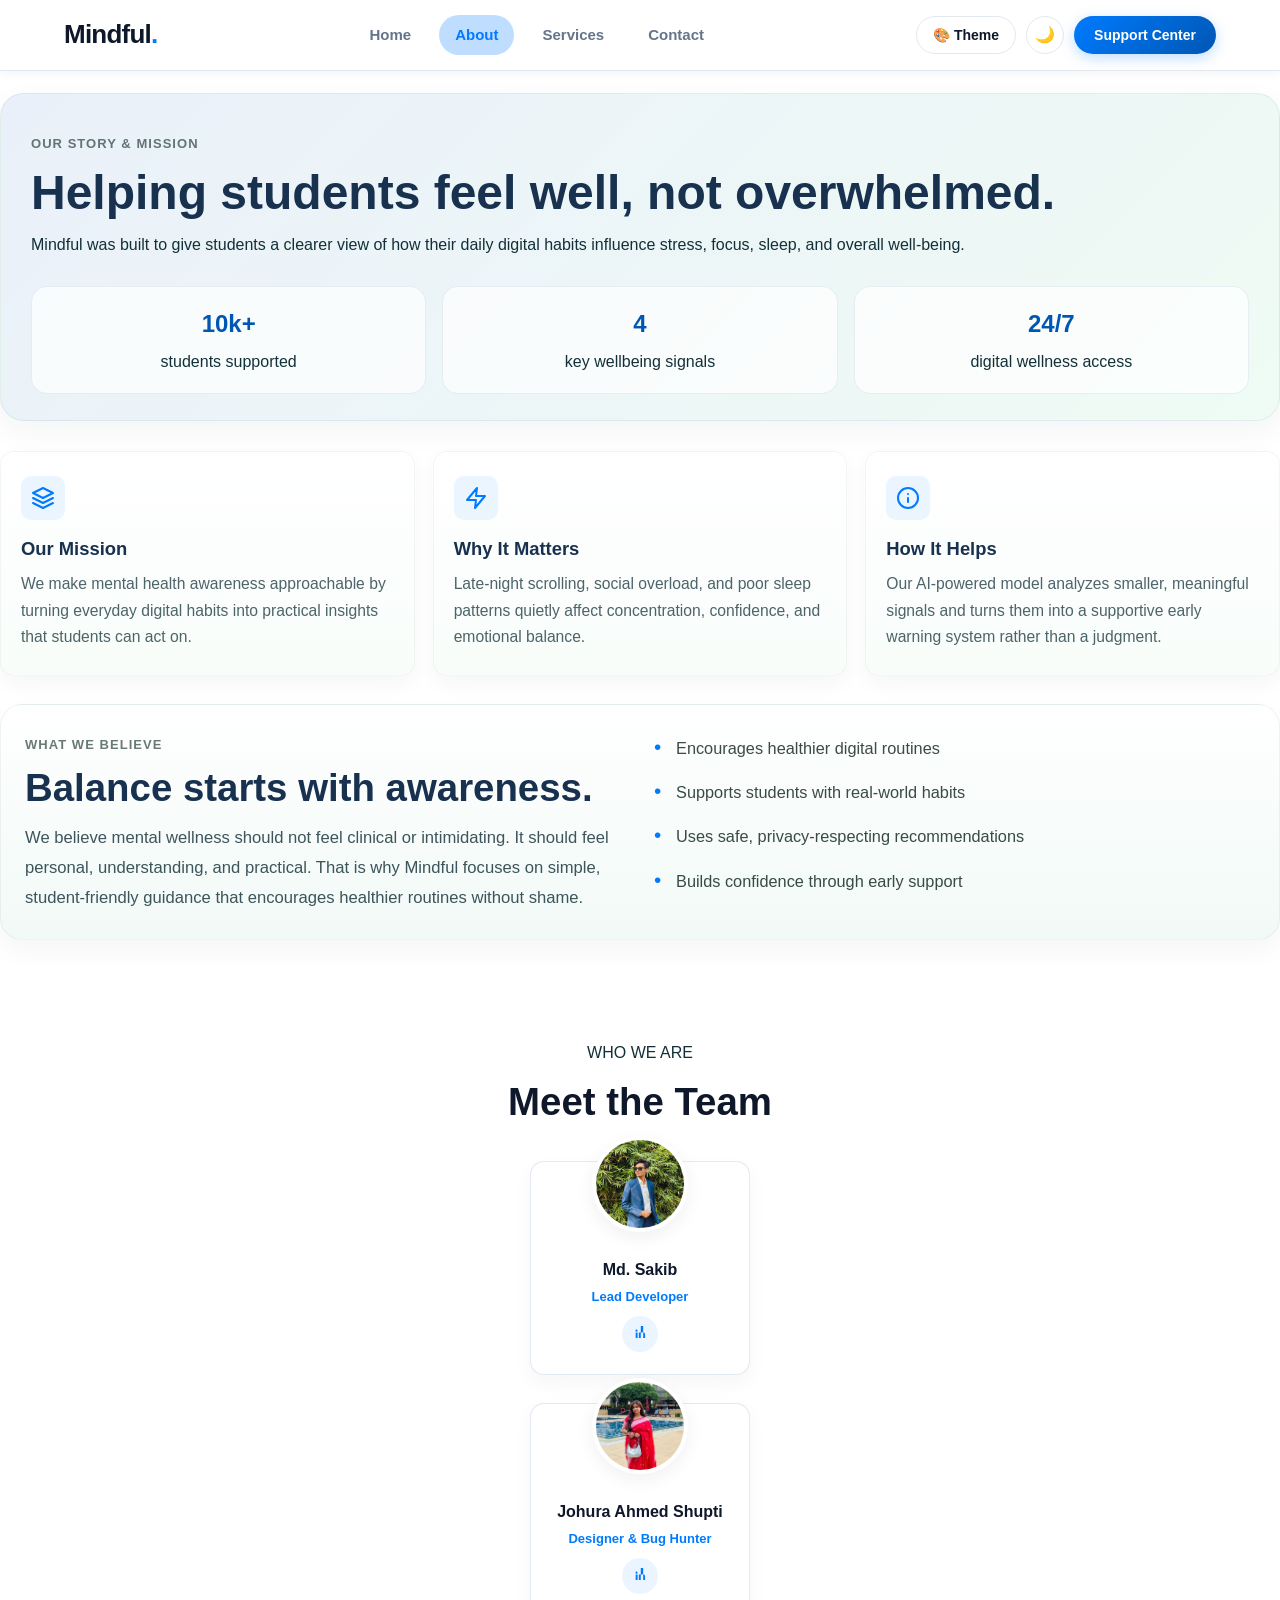
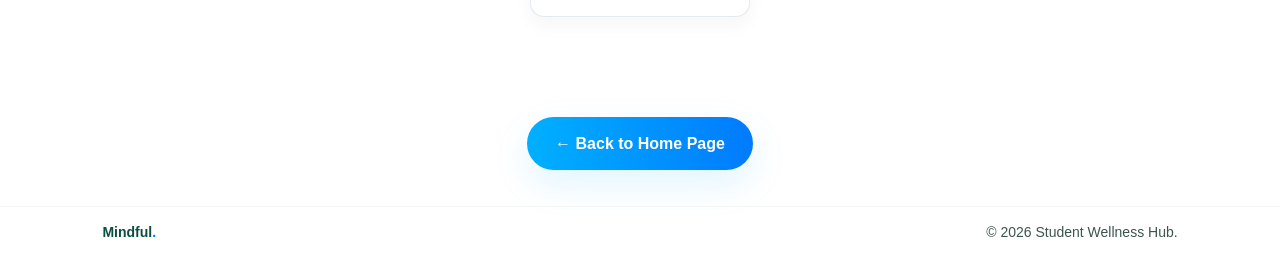
==== commit daee9377: "First commit" ====
--- a/about.html
+++ b/about.html
@@ -12,16 +12,21 @@
 <body>
 
     <!-- NAVBAR -->
-    <header class="navbar">
-        <div class="logo">Mindful<span class="dot">.</span></div>
-        <nav class="nav-links">
+    <header class="navbar" role="banner">
+        <div class="navbar-left">
+            <a href="index.html" class="logo" aria-label="Mindful Home">Mindful<span class="dot">.</span></a>
+        </div>
+        <nav class="nav-links" aria-label="Main Navigation">
             <a href="index.html">Home</a>
             <a href="about.html" class="active">About</a>
             <a href="services.html">Services</a>
             <a href="contact.html">Contact</a>
         </nav>
-        <button id="themeToggleBtn" class="theme-toggle-btn" aria-label="Toggle dark mode">🌙</button>
-        <a href="support.html" class="nav-btn">Support Center</a>
+        <div class="navbar-right">
+            <button id="themeCustomizerBtn" class="theme-customizer-btn" title="Open Theme Studio" aria-label="Open Theme Studio">🎨 Theme</button>
+            <button id="themeToggleBtn" class="theme-toggle-btn" aria-label="Toggle dark/light mode" title="Toggle Mode">🌙</button>
+            <a href="support.html" class="nav-btn">Support Center</a>
+        </div>
     </header>
 
     <!-- PAGE TITLE -->
--- a/darkmode.css
+++ b/darkmode.css
@@ -1,214 +1,534 @@
-
-Darkmode · CSS
-/* ============================================
-   DARK MODE — add this file to every page
-   Works by adding/removing class "dark-mode" on <body>
-   ============================================ */
- 
+/* =========================================================
+   MINDFUL WELL-BEING PLATFORM - UNIFIED DARK MODE & THEME STYLES
+   Universal theme system and clean navbar for all pages
+   ========================================================= */
+
+/* GLOBAL UTILITY */
+.hidden {
+    display: none !important;
+}
+
+/* =========================================================
+   1. THEME PRESET CSS VARIABLES (ALL PAGES)
+   ========================================================= */
+:root {
+    --primary: #007bff;
+    --primary-dark: #0056b3;
+    --primary-light: #4a90e2;
+    --primary-glow: rgba(0, 123, 255, 0.25);
+    --accent: #00c6ff;
+    --shadow-card-glow: 0 8px 30px rgba(0, 123, 255, 0.08);
+
+    --bg-page: #f8fafc;
+    --bg-card: #ffffff;
+    --bg-card-subtle: #f1f5f9;
+    --bg-glass: rgba(255, 255, 255, 0.88);
+    --border-card: #e2e8f0;
+    --border-subtle: #cbd5e1;
+    --text-main: #0f172a;
+    --text-muted: #64748b;
+    --text-light: #94a3b8;
+    --white: #ffffff;
+}
+
+body[data-theme-preset="forest"], html[data-theme-preset="forest"] {
+    --primary: #10b981;
+    --primary-dark: #059669;
+    --primary-light: #34d399;
+    --primary-glow: rgba(16, 185, 129, 0.25);
+    --accent: #6ee7b7;
+    --shadow-card-glow: 0 8px 30px rgba(16, 185, 129, 0.12);
+}
+
+body[data-theme-preset="sunset"], html[data-theme-preset="sunset"] {
+    --primary: #f97316;
+    --primary-dark: #ea580c;
+    --primary-light: #fb923c;
+    --primary-glow: rgba(249, 115, 22, 0.25);
+    --accent: #ec4899;
+    --shadow-card-glow: 0 8px 30px rgba(249, 115, 22, 0.12);
+}
+
+body[data-theme-preset="midnight"], html[data-theme-preset="midnight"] {
+    --primary: #8b5cf6;
+    --primary-dark: #7c3aed;
+    --primary-light: #a78bfa;
+    --primary-glow: rgba(139, 92, 246, 0.3);
+    --accent: #06b6d4;
+    --shadow-card-glow: 0 8px 30px rgba(139, 92, 246, 0.18);
+}
+
+body[data-theme-preset="lavender"], html[data-theme-preset="lavender"] {
+    --primary: #a855f7;
+    --primary-dark: #9333ea;
+    --primary-light: #c084fc;
+    --primary-glow: rgba(168, 85, 247, 0.25);
+    --accent: #f472b6;
+    --shadow-card-glow: 0 8px 30px rgba(168, 85, 247, 0.12);
+}
+
+/* =========================================================
+   2. DARK MODE CORE OVERRIDES
+   ========================================================= */
 html.dark-mode,
 body.dark-mode {
-    background-color: #0f172a !important;
-    color: #e2e8f0 !important;
+    --bg-page: #0b132b !important;
+    --bg-card: #141f36 !important;
+    --bg-card-subtle: #1c2b48 !important;
+    --bg-glass: rgba(20, 31, 54, 0.94) !important;
+    --border-card: #25375e !important;
+    --border-subtle: #334876 !important;
+    --text-main: #f8fafc !important;
+    --text-muted: #94a3b8 !important;
+    --text-light: #64748b !important;
+    --white: #ffffff;
+    --shadow-card-glow: 0 10px 30px rgba(0, 0, 0, 0.45) !important;
+
+    background-color: #0b132b !important;
+    color: #f8fafc !important;
 }
 
 body.dark-mode .main-body,
 body.dark-mode .hero-container {
-    background-color: #0f172a !important;
-}
- 
-/* ===== NAVBAR ===== */
-body.dark-mode .navbar {
-    background-color: #0f172a;
-    box-shadow: 0 2px 12px rgba(0, 0, 0, 0.4);
-}
- 
-body.dark-mode .logo {
-    color: #e2e8f0;
-}
- 
-body.dark-mode .nav-links a,
-body.dark-mode nav a {
-    color: #93c5fd;
-}
- 
-/* ===== HEADINGS (general) ===== */
+    background-color: #0b132b !important;
+}
+
+/* =========================================================
+   3. UNIVERSAL NAVBAR & BUTTON ALIGNMENT (ALL PAGES)
+   ========================================================= */
+.navbar {
+    display: flex !important;
+    justify-content: space-between !important;
+    align-items: center !important;
+    padding: 14px 5% !important;
+    background-color: var(--bg-glass) !important;
+    backdrop-filter: blur(14px) !important;
+    -webkit-backdrop-filter: blur(14px) !important;
+    border-bottom: 1px solid var(--border-card) !important;
+    width: 100% !important;
+    box-sizing: border-box !important;
+    position: sticky !important;
+    top: 0 !important;
+    z-index: 1000 !important;
+    box-shadow: 0 2px 10px rgba(0, 0, 0, 0.05) !important;
+}
+
+.navbar-left {
+    display: flex;
+    align-items: center;
+    gap: 12px;
+}
+
+.navbar-left .logo,
+.navbar .logo {
+    font-size: 26px !important;
+    font-weight: 900 !important;
+    color: var(--text-main) !important;
+    text-decoration: none !important;
+    letter-spacing: -0.03em !important;
+    display: inline-flex !important;
+    align-items: center !important;
+}
+
+.navbar .logo .dot {
+    color: var(--primary) !important;
+}
+
+.nav-links {
+    display: flex !important;
+    align-items: center !important;
+    gap: 12px !important;
+}
+
+.nav-links a {
+    color: var(--text-muted) !important;
+    text-decoration: none !important;
+    font-weight: 600 !important;
+    font-size: 15px !important;
+    padding: 8px 16px !important;
+    border-radius: 9999px !important;
+    transition: all 0.2s ease !important;
+    display: inline-block !important;
+    background: transparent !important;
+    box-shadow: none !important;
+    transform: none !important;
+}
+
+.nav-links a:hover,
+.nav-links a.active {
+    color: var(--primary) !important;
+    background: var(--primary-glow) !important;
+    transform: none !important;
+}
+
+.navbar-right {
+    display: flex !important;
+    align-items: center !important;
+    gap: 10px !important;
+}
+
+.theme-customizer-btn {
+    background: var(--bg-card) !important;
+    border: 1px solid var(--border-card) !important;
+    color: var(--text-main) !important;
+    padding: 0 16px !important;
+    height: 38px !important;
+    border-radius: 9999px !important;
+    cursor: pointer !important;
+    font-weight: 600 !important;
+    font-size: 14px !important;
+    display: inline-flex !important;
+    align-items: center !important;
+    justify-content: center !important;
+    gap: 6px !important;
+    box-sizing: border-box !important;
+    transition: all 0.2s ease !important;
+    outline: none !important;
+}
+
+.theme-toggle-btn {
+    background: var(--bg-card) !important;
+    border: 1px solid var(--border-card) !important;
+    color: var(--text-main) !important;
+    width: 38px !important;
+    height: 38px !important;
+    padding: 0 !important;
+    border-radius: 50% !important;
+    cursor: pointer !important;
+    font-size: 16px !important;
+    display: inline-flex !important;
+    align-items: center !important;
+    justify-content: center !important;
+    box-sizing: border-box !important;
+    transition: all 0.2s ease !important;
+    outline: none !important;
+}
+
+.theme-customizer-btn:hover,
+.theme-toggle-btn:hover {
+    border-color: var(--primary) !important;
+    background: var(--primary-glow) !important;
+    color: var(--primary) !important;
+    transform: translateY(-1px) !important;
+}
+
+.nav-btn {
+    background: linear-gradient(135deg, var(--primary), var(--primary-dark)) !important;
+    color: #ffffff !important;
+    padding: 0 20px !important;
+    height: 38px !important;
+    border-radius: 9999px !important;
+    font-weight: 700 !important;
+    font-size: 14px !important;
+    text-decoration: none !important;
+    display: inline-flex !important;
+    align-items: center !important;
+    justify-content: center !important;
+    box-sizing: border-box !important;
+    box-shadow: 0 4px 14px var(--primary-glow) !important;
+    transition: all 0.2s ease !important;
+    border: none !important;
+}
+
+.nav-btn:hover {
+    transform: translateY(-2px) !important;
+    box-shadow: 0 6px 20px var(--primary-glow) !important;
+}
+
+/* =========================================================
+   4. DARK MODE CARDS (ABOUT, SERVICES, CONTACT, SUPPORT, HOME)
+   ========================================================= */
+body.dark-mode .info-card,
+body.dark-mode .service-item,
+body.dark-mode .about-card,
+body.dark-mode .stat-item,
+body.dark-mode .story-panel,
+body.dark-mode .team-card,
+body.dark-mode .team-card-inner,
+body.dark-mode .about-hero,
+body.dark-mode .contact-hero,
+body.dark-mode .contact-info,
+body.dark-mode .contact-highlight,
+body.dark-mode .faq-item,
+body.dark-mode .card-glow-hover,
+body.dark-mode .form-card,
+body.dark-mode .habits-card,
+body.dark-mode .whatif-card,
+body.dark-mode .history-card,
+body.dark-mode .timer-card,
+body.dark-mode .benchmark-card,
+body.dark-mode .games-card,
+body.dark-mode .mood-card,
+body.dark-mode .models-card,
+body.dark-mode .relax-card,
+body.dark-mode .planner-card,
+body.dark-mode .wcag-card,
+body.dark-mode .who-history {
+    background: #141f36 !important;
+    border: 1px solid #25375e !important;
+    color: #f8fafc !important;
+    box-shadow: 0 8px 25px rgba(0, 0, 0, 0.4) !important;
+}
+
+body.dark-mode .info-card:hover,
+body.dark-mode .service-item:hover,
+body.dark-mode .card-glow-hover:hover {
+    border-color: var(--primary) !important;
+    box-shadow: 0 14px 35px var(--primary-glow) !important;
+}
+
 body.dark-mode h1,
 body.dark-mode h2,
 body.dark-mode h3,
-body.dark-mode h4 {
-    color: #f1f5f9;
-}
- 
+body.dark-mode h4,
+body.dark-mode h5,
 body.dark-mode .section-subtitle,
-body.dark-mode .section-desc {
-    color: rgba(226, 232, 240, 0.7);
-}
- 
-/* ===== HERO BOX (index, services, contact, about) ===== */
-body.dark-mode .hero-blue-box {
-    background:
-        linear-gradient(90deg, rgba(30, 58, 95, 0.55) 0%, rgba(20, 60, 45, 0.45) 30%, rgba(15, 23, 42, 0.6) 100%),
-        url('https://images.unsplash.com/photo-1506744038136-46273834b3fb?auto=format&fit=crop&w=1600&q=80') center/cover no-repeat;
-    border-color: rgba(255, 255, 255, 0.08);
-}
- 
-body.dark-mode .hero-blue-box .hero-text-content h1,
-body.dark-mode .hero-blue-box .hero-text-content p {
-    color: #f1f5f9 !important;
-}
- 
-body.dark-mode .trusted-tag {
-    background-color: rgba(74, 222, 128, 0.12);
-    color: #86efac;
-    border-color: rgba(74, 222, 128, 0.2);
-}
- 
-/* ===== ABOUT / WHO-HISTORY / STORY SECTIONS ===== */
-body.dark-mode .about-hero,
-body.dark-mode .who-history,
-body.dark-mode .story-panel,
-body.dark-mode .contact-hero {
-    background: #1e293b !important;
-    border-color: rgba(255, 255, 255, 0.08) !important;
-}
-
-body.dark-mode .who-full h4 {
-    color: #f1f5f9 !important;
-}
-
-body.dark-mode .who-full p {
-    color: #cbd5e1 !important;
-}
- 
+body.dark-mode .card-main-title,
+body.dark-mode .hero-text h2,
 body.dark-mode .about-hero h2,
-body.dark-mode .who-history-copy h3,
-body.dark-mode .story-copy h3,
-body.dark-mode .hero-text h2 {
-    color: #f1f5f9;
-}
- 
-body.dark-mode .who-history-copy p {
-    color: #cbd5e1;
-}
- 
-body.dark-mode .who-history-copy a {
-    color: #93c5fd;
-}
- 
-/* ===== CARDS (info-card, service-item, team-card, stat-item, contact-info) ===== */
-body.dark-mode .info-card,
-body.dark-mode .service-item,
-body.dark-mode .team-card,
-body.dark-mode .stat-item,
-body.dark-mode .contact-info,
-body.dark-mode .form-card,
-body.dark-mode .result-box {
-    background: #1e293b;
-    border-color: rgba(255, 255, 255, 0.08);
-    color: #cbd5e1;
-}
- 
-body.dark-mode .contact-highlight {
-    background: linear-gradient(180deg, rgba(30, 58, 95, 0.5), rgba(20, 60, 45, 0.35));
-}
- 
+body.dark-mode .stat-item strong,
+body.dark-mode .info-card h3,
+body.dark-mode .service-item h3,
+body.dark-mode .team-card h4,
+body.dark-mode .contact-info h3 {
+    color: #f8fafc !important;
+}
+
+body.dark-mode p,
+body.dark-mode .card-desc,
+body.dark-mode .whatif-desc,
+body.dark-mode .section-desc,
 body.dark-mode .info-card p,
 body.dark-mode .service-item p,
 body.dark-mode .about-card p,
+body.dark-mode .stat-item span,
+body.dark-mode .story-copy p,
+body.dark-mode .story-list li,
+body.dark-mode .feature-list li,
 body.dark-mode .contact-info p,
 body.dark-mode .contact-note,
-body.dark-mode .story-copy p,
-body.dark-mode .story-list,
-body.dark-mode .feature-list {
-    color: #cbd5e1;
-}
- 
-body.dark-mode .about-card h3,
-body.dark-mode .contact-info h3 {
-    color: #f1f5f9;
-}
- 
-body.dark-mode .icon-box {
-    background: rgba(74, 222, 128, 0.12);
-}
- 
-body.dark-mode .mini-badges span {
-    background: rgba(255, 255, 255, 0.08);
-    color: #cbd5e1;
-    border-color: rgba(255, 255, 255, 0.1);
-}
- 
+body.dark-mode .team-card p {
+    color: #94a3b8 !important;
+}
+
+body.dark-mode .icon-box,
+body.dark-mode .card-icon,
 body.dark-mode .contact-avatar {
-    background: rgba(255, 255, 255, 0.08);
-}
- 
-/* ===== FORM ELEMENTS ===== */
-body.dark-mode input,
-body.dark-mode select,
-body.dark-mode textarea,
-body.dark-mode .input-group input,
-body.dark-mode .input-group select,
-body.dark-mode .input-group textarea {
-    background: #0f172a;
-    color: #e2e8f0;
-    border-color: rgba(255, 255, 255, 0.15);
-}
- 
-body.dark-mode .input-group label {
-    color: #cbd5e1;
-}
- 
-body.dark-mode .input-group input::placeholder {
-    color: #64748b;
-}
- 
-/* ===== BUTTONS ===== */
-body.dark-mode .btn-secondary {
-    color: #e2e8f0;
-    background: rgba(255, 255, 255, 0.08);
-    border-color: rgba(255, 255, 255, 0.15);
-}
- 
-/* ===== FOOTER ===== */
+    background: rgba(0, 198, 255, 0.12) !important;
+    color: var(--primary) !important;
+}
+
+body.dark-mode .mini-badges span,
+body.dark-mode .category-badge,
+body.dark-mode .confidence-pill,
+body.dark-mode .goal-category-tag,
+body.dark-mode .habit-impact-tag,
+body.dark-mode .model-arch-badge,
+body.dark-mode .chart-tag,
+body.dark-mode .slider-badge {
+    background: #1c2b48 !important;
+    border-color: #25375e !important;
+    color: #94a3b8 !important;
+}
+
+body.dark-mode .goal-card-item,
+body.dark-mode .habit-item-card,
+body.dark-mode .add-goal-box input,
+body.dark-mode .add-goal-box select,
+body.dark-mode .custom-habit-form input,
+body.dark-mode .xai-hub-container,
+body.dark-mode .xai-metric-tile,
+body.dark-mode .xai-bars-section,
+body.dark-mode .xai-select,
+body.dark-mode .benchmark-table th,
+body.dark-mode .benchmark-table td {
+    background: #141f36 !important;
+    border-color: #25375e !important;
+    color: #f8fafc !important;
+}
+
+body.dark-mode .xai-metric-tile,
+body.dark-mode .xai-bars-section,
+body.dark-mode .xai-select {
+    background: #1c2b48 !important;
+}
+
 body.dark-mode .final-footer {
-    color: rgba(226, 232, 240, 0.8);
-    border-top-color: rgba(255, 255, 255, 0.08);
-}
- 
-body.dark-mode .footer-logo {
-    color: #93c5fd;
-}
- 
-/* ===== THEME TOGGLE BUTTON ===== */
-.theme-toggle-btn {
-    background: none;
-    border: 2px solid var(--primary, #007bff);
-    color: var(--primary, #007bff);
-    border-radius: 999px;
-    width: 40px;
-    height: 40px;
-    display: inline-flex;
+    background: #141f36 !important;
+    border-top: 1px solid #25375e !important;
+}
+
+/* =========================================================
+   5. UNIVERSAL THEME MODAL STYLING (ALL PAGES)
+   ========================================================= */
+.modal-backdrop {
+    position: fixed;
+    top: 0;
+    left: 0;
+    width: 100%;
+    height: 100%;
+    background: rgba(0, 0, 0, 0.6);
+    backdrop-filter: blur(8px);
+    -webkit-backdrop-filter: blur(8px);
+    z-index: 9999;
+    display: flex;
     align-items: center;
     justify-content: center;
+    padding: 20px;
+    box-sizing: border-box;
+}
+
+.theme-modal-card {
+    background: var(--bg-card, #ffffff);
+    border: 1px solid var(--border-card, #e2e8f0);
+    border-radius: 24px;
+    padding: 32px;
+    max-width: 520px;
+    width: 100%;
+    box-shadow: 0 20px 40px rgba(0, 0, 0, 0.3);
+    animation: modalPop 0.25s cubic-bezier(0.34, 1.56, 0.64, 1);
+    box-sizing: border-box;
+    color: var(--text-main, #0f172a);
+}
+
+@keyframes modalPop {
+    from { opacity: 0; transform: scale(0.94); }
+    to { opacity: 1; transform: scale(1); }
+}
+
+.modal-header {
+    display: flex;
+    justify-content: space-between;
+    align-items: center;
+    margin-bottom: 8px;
+}
+
+.modal-header h3 {
+    font-size: 20px;
+    font-weight: 800;
+    margin: 0;
+    color: var(--text-main, #0f172a);
+}
+
+.close-modal-btn {
+    background: none;
+    border: none;
+    font-size: 22px;
     cursor: pointer;
-    font-size: 18px;
-    margin-left: 12px;
-    transition: background 0.2s ease, color 0.2s ease, transform 0.2s ease;
-}
- 
-.theme-toggle-btn:hover {
-    background: var(--primary, #007bff);
-    color: #fff;
-    transform: translateY(-2px);
-}
- 
-body.dark-mode .theme-toggle-btn {
-    border-color: #93c5fd;
-    color: #93c5fd;
-}
- 
-body.dark-mode .theme-toggle-btn:hover {
-    background: #93c5fd;
-    color: #0f172a;
-}
- 
+    color: var(--text-muted, #64748b);
+    padding: 4px;
+    line-height: 1;
+}
+
+.modal-desc {
+    font-size: 14px;
+    color: var(--text-muted, #64748b);
+    margin-bottom: 20px;
+    line-height: 1.5;
+}
+
+.theme-presets-grid {
+    display: grid;
+    grid-template-columns: repeat(auto-fit, minmax(130px, 1fr));
+    gap: 10px;
+    margin-bottom: 20px;
+}
+
+.theme-preset-card {
+    background: var(--bg-card-subtle, #f1f5f9);
+    border: 2px solid var(--border-card, #e2e8f0);
+    border-radius: 14px;
+    padding: 12px;
+    display: flex;
+    flex-direction: column;
+    align-items: flex-start;
+    cursor: pointer;
+    text-align: left;
+    transition: all 0.2s ease;
+    box-sizing: border-box;
+}
+
+.theme-preset-card:hover,
+.theme-preset-card.active {
+    border-color: var(--primary);
+    background: var(--primary-glow);
+}
+
+.theme-palette {
+    display: flex;
+    gap: 4px;
+    margin-bottom: 6px;
+}
+
+.theme-palette span {
+    width: 14px;
+    height: 14px;
+    border-radius: 50%;
+    display: inline-block;
+}
+
+.theme-preset-card b {
+    font-size: 13px;
+    color: var(--text-main, #0f172a);
+}
+
+.theme-preset-card small {
+    font-size: 11px;
+    color: var(--text-muted, #64748b);
+}
+
+.custom-color-controls {
+    display: flex;
+    flex-direction: column;
+    gap: 12px;
+    padding: 14px 16px;
+    background: var(--bg-card-subtle, #f1f5f9);
+    border-radius: 14px;
+    margin-bottom: 20px;
+}
+
+.color-picker-row {
+    display: flex;
+    justify-content: space-between;
+    align-items: center;
+    font-size: 13px;
+    font-weight: 600;
+    color: var(--text-main, #0f172a);
+}
+
+.color-picker-row input[type="color"] {
+    border: none;
+    width: 36px;
+    height: 32px;
+    border-radius: 8px;
+    cursor: pointer;
+    background: transparent;
+}
+
+.modal-actions {
+    display: flex;
+    justify-content: flex-end;
+    gap: 12px;
+    align-items: center;
+}
+
+.modal-actions .linklike-btn {
+    background: none;
+    border: none;
+    color: var(--text-muted, #64748b);
+    font-size: 13px;
+    cursor: pointer;
+    font-weight: 600;
+}
+
+.modal-actions .submit-btn {
+    background: var(--primary);
+    color: #ffffff;
+    border: none;
+    padding: 8px 18px;
+    border-radius: 9999px;
+    font-weight: 700;
+    font-size: 13px;
+    cursor: pointer;
+    transition: all 0.2s ease;
+}
